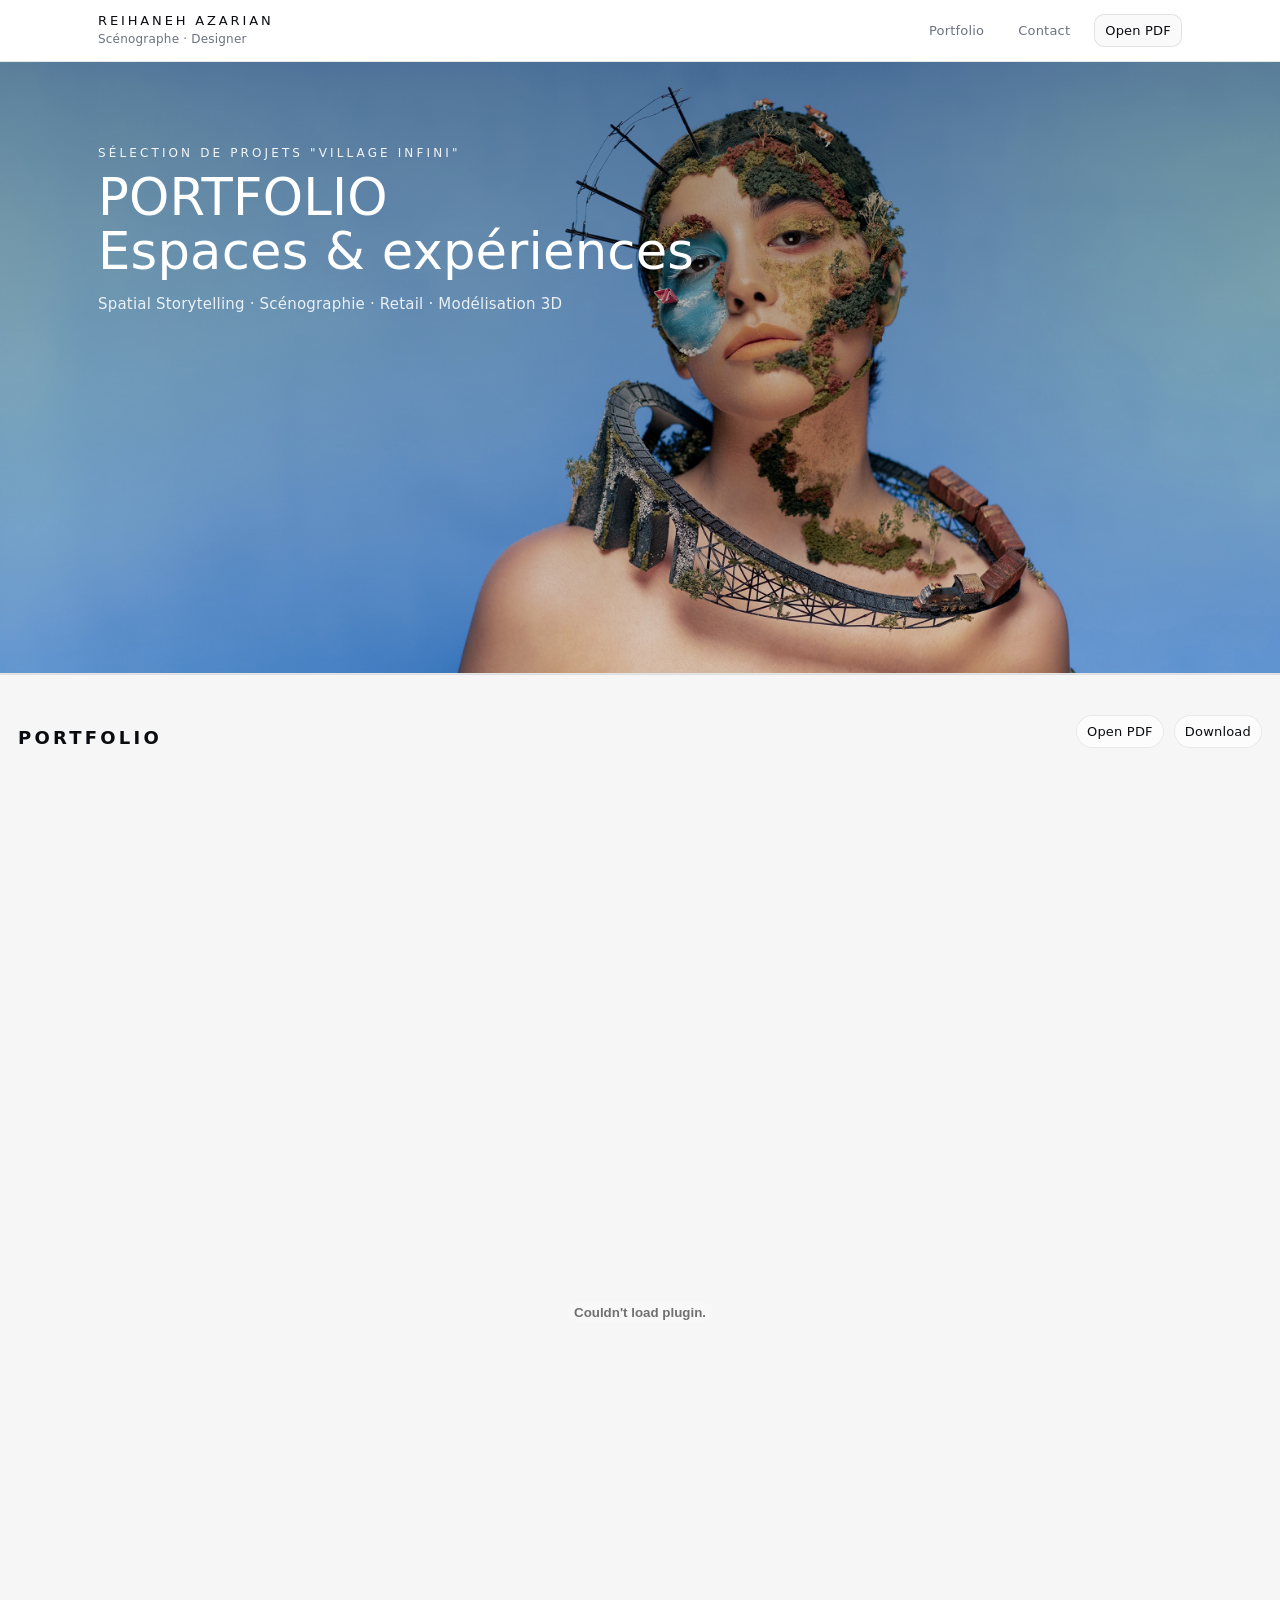
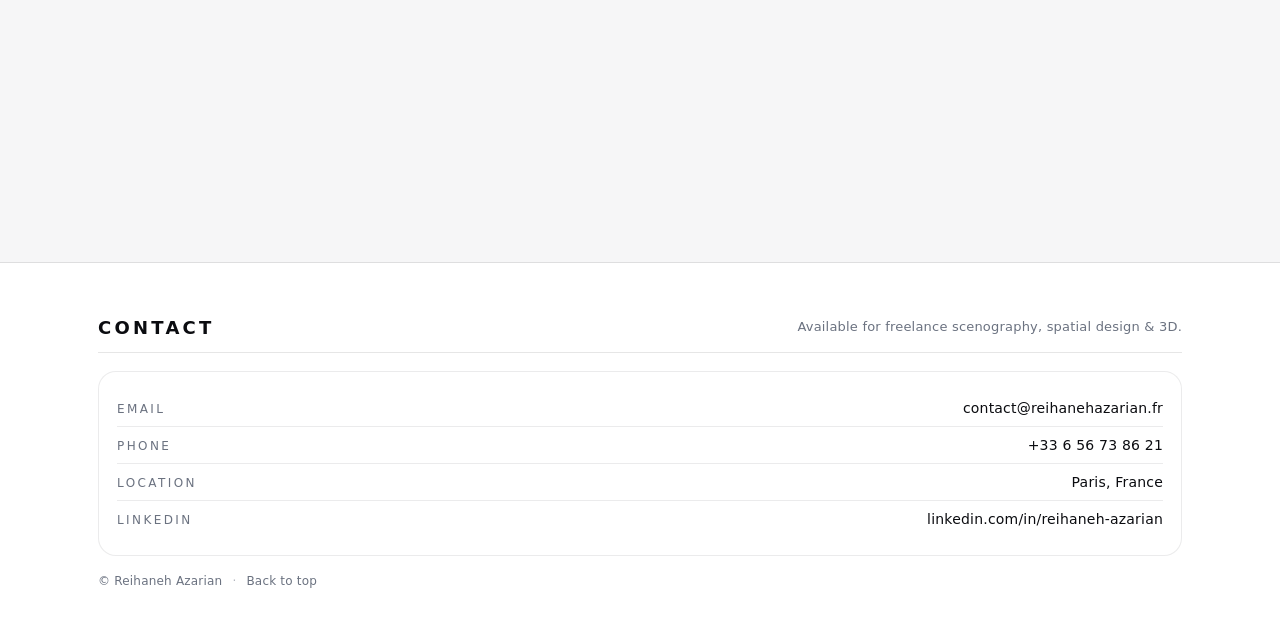
==== index.html @ a3eeedd6 "Update index.html" ====
<!doctype html>
<html lang="en">
<head>
  <meta charset="utf-8" />
  <meta name="viewport" content="width=device-width,initial-scale=1" />
  <title>Reihaneh Azarian — Portfolio</title>
  <meta name="description" content="Portfolio — Scénographe / Designer" />
  <link rel="stylesheet" href="./style.css" />
</head>

<body>
  <!-- HEADER -->
  <header class="header" id="top">
    <div class="header__inner">
      <div class="brand">
        <div class="brand__name">REIHANEH AZARIAN</div>
        <div class="brand__role">Scénographe · Designer</div>
      </div>

      <nav class="nav">
        <a href="#portfolio">Portfolio</a>
        <a href="#contact">Contact</a>
        <a class="nav__cta" href="./assets/portfolio.pdf" target="_blank" rel="noopener">Open PDF</a>
      </nav>
    </div>
  </header>

  <main>
    <!-- HERO -->
    <section class="hero">
      <div class="hero__media" aria-hidden="true"></div>

      <div class="hero__content">
        <p class="hero__eyebrow">Sélection de projets "Village Infini"</p>
        <h1 class="hero__title">
  PORTFOLIO<br>
  <span class="hero__subtitle">Espaces &amp; expériences</span>
</h1>
        <p class="hero__sub">Spatial Storytelling · Scénographie · Retail · Modélisation 3D</p>

        <!-- Buttons hidden for now (kept if you want later) -->
        <!--
        <div class="hero__actions">
          <a class="btn btn--primary" href="#portfolio">View portfolio</a>
          <a class="btn btn--ghost" href="./assets/portfolio.pdf" target="_blank" rel="noopener">Open in new tab</a>
        </div>
        -->

        <!-- p class="hero__note">PDF is ~50MB — best viewed on Wi-Fi / desktop.</p> -->
      </div>
    </section>

    <!-- PORTFOLIO (EDGE-TO-EDGE) -->
    <section id="portfolio" class="portfolio">
      <div class="portfolio__head">
        <h2 class="portfolio__title">Portfolio</h2>
        <div class="portfolio__actions">
          <a class="chip" href="./assets/portfolio.pdf" target="_blank" rel="noopener">Open PDF</a>
          <a class="chip" href="./assets/portfolio.pdf" download>Download</a>
        </div>
      </div>

      <!-- Desktop PDF (big) -->
      <embed
        class="pdf__viewer"
        src="./assets/portfolio.pdf#toolbar=0&navpanes=0&scrollbar=0&view=FitH"
        type="application/pdf"
      />

      <!-- Mobile fallback (always works) -->
      <div class="pdf__mobile">
        <p class="pdf__mobileText">
          Embedded PDFs often don’t work on mobile browsers. Tap below:
        </p>
        <a class="btnMobile" href="./assets/portfolio.pdf" target="_blank" rel="noopener">
          Open Portfolio PDF
        </a>
      </div>
    </section>

    <!-- CONTACT -->
    <section class="section" id="contact">
      <div class="section__head">
        <h2 class="section__title">Contact</h2>
        <p class="section__desc">Available for freelance scenography, spatial design & 3D.</p>
      </div>

      <div class="contactCard">
        <div class="contactRow">
          <span class="label">Email</span>
          <a class="value" href="mailto:contact@reihanehazarian.fr">contact@reihanehazarian.fr</a>
        </div>

        <div class="contactRow">
          <span class="label">Phone</span>
          <a class="value" href="tel:+33656738621">+33 6 56 73 86 21</a>
        </div>

        <div class="contactRow">
          <span class="label">Location</span>
          <span class="value">Paris, France</span>
        </div>

        <div class="contactRow">
          <span class="label">LinkedIn</span>
          <a class="value" href="https://www.linkedin.com/in/reihaneh-azarian/?locale=en_US" target="_blank" rel="noopener">
            linkedin.com/in/reihaneh-azarian
          </a>
        </div>
      </div>

      <footer class="footer">
        <span>© Reihaneh Azarian</span>
        <span class="dot">·</span>
        <a href="#top">Back to top</a>
      </footer>
    </section>
  </main>
</body>
</html>
---- style.css ----
:root{
  --bg:#fff;
  --ink:#0b0c10;
  --muted:#6b7280;

  --line: rgba(11,12,16,.10);
  --lineSoft: rgba(11,12,16,.08);

  --accent:#2b6cff;

  --radius:18px;
  --max:1120px;

  --pdfBg:#f6f6f7;
}

*{ box-sizing:border-box; }
html,body{ height:100%; }
body{
  margin:0;
  color:var(--ink);
  background:var(--bg);
  font-family: ui-sans-serif, system-ui, -apple-system, Segoe UI, Roboto, Helvetica, Arial;
  letter-spacing:.2px;
}
a{ color:inherit; text-decoration:none; }
a:hover{ opacity:.88; }

/* HEADER */
.header{
  position:sticky; top:0; z-index:10;
  background: rgba(255,255,255,.78);
  backdrop-filter: blur(10px);
  border-bottom: 1px solid var(--line);
}
.header__inner{
  max-width: var(--max);
  margin:0 auto;
  padding:14px 18px;
  display:flex; align-items:center; justify-content:space-between; gap:16px;
}
.brand{ line-height:1.15; }
.brand__name{ font-size:13px; letter-spacing:.22em; text-transform:uppercase; }
.brand__role{ margin-top:4px; font-size:12px; color:var(--muted); }

.nav{
  display:flex; align-items:center; gap:14px;
  font-size:13px; color:var(--muted);
}
.nav a{ padding:8px 10px; border-radius:10px; }
.nav a:hover{ background: rgba(0,0,0,.04); }
.nav__cta{
  color:var(--ink);
  border:1px solid var(--line);
  background: rgba(0,0,0,.02);
}
.nav__cta:hover{
  border-color: rgba(43,108,255,.35);
  box-shadow: 0 0 0 4px rgba(43,108,255,.10);
}

/* HERO */
.hero{
  position:relative;
  min-height:68vh;
  border-bottom:1px solid var(--line);
}
.hero__media{
  position:absolute; inset:0;
  background:
    linear-gradient(to bottom, rgba(0,0,0,.36), rgba(0,0,0,.12)),
    url("./assets/cover.jpg") center/cover no-repeat;
  filter: grayscale(10%);
}
.hero__content{
  position:relative;
  max-width: var(--max);
  margin:0 auto;
  padding:84px 18px 44px;
  color:#fff;
}
.hero__eyebrow{
  margin:0 0 10px;
  font-size:12px;
  letter-spacing:.26em;
  text-transform:uppercase;
  opacity:.92;
}
.hero__title{
  margin:0;
  max-width:820px;
  font-weight:520;
  font-size: clamp(28px, 4vw, 52px);
  line-height:1.06;
}
.hero__sub{
  margin:14px 0 0;
  color: rgba(255,255,255,.86);
  max-width:680px;
  font-size:15px;
  line-height:1.55;
}
.hero__note{
  margin-top:14px;
  font-size:12px;
  color: rgba(255,255,255,.75);
}

/* NORMAL SECTION */
.section{
  max-width: var(--max);
  margin:0 auto;
  padding:54px 18px;
}
.section__head{
  display:flex;
  align-items:flex-end;
  justify-content:space-between;
  gap:20px;
  margin-bottom:18px;
  border-bottom:1px solid var(--line);
  padding-bottom:14px;
}
.section__title{
  margin:0;
  font-size:18px;
  letter-spacing:.18em;
  text-transform:uppercase;
}
.section__desc{
  margin:0;
  color:var(--muted);
  max-width:560px;
  font-size:13px;
  line-height:1.6;
}

/* PORTFOLIO EDGE-TO-EDGE */
.portfolio{
  width: 100%;
  padding: 22px 0 0;
  background: var(--pdfBg);
  border-top: 1px solid var(--line);
  border-bottom: 1px solid var(--line);
}

.portfolio__head{
  max-width: none;
  padding: 18px 18px 14px;
  display:flex;
  align-items:flex-end;
  justify-content:space-between;
  gap:16px;
}

.portfolio__title{
  margin:0;
  font-size:18px;
  letter-spacing:.18em;
  text-transform:uppercase;
}

.portfolio__actions{
  display:flex;
  gap:10px;
  align-items:center;
}

/* small luxury chips */
.chip{
  display:inline-flex;
  align-items:center;
  padding: 8px 10px;
  border-radius: 999px;
  font-size: 13px;
  border: 1px solid var(--lineSoft);
  background: rgba(255,255,255,.7);
}
.chip:hover{
  border-color: rgba(43,108,255,.35);
  box-shadow: 0 0 0 4px rgba(43,108,255,.08);
}

/* HUGE PDF VIEWER (this is the key) */
.pdf__viewer{
  width: 100vw;                 /* true full viewport width */
  height: calc(100vh - 90px);   /* almost full viewport height */
  min-height: 1100px;           /* stays big on large screens */
  border: 0;
  display:block;
  background: var(--pdfBg);
}

/* Mobile fallback */
.pdf__mobile{
  display:none;
  padding: 24px 18px 34px;
  text-align:left;
}
.pdf__mobileText{
  margin:0 0 12px;
  color:var(--muted);
  font-size:13px;
  line-height:1.6;
}
.btnMobile{
  display:inline-flex;
  align-items:center;
  justify-content:center;
  padding: 14px 18px;
  border-radius: 999px;
  border: 1px solid rgba(43,108,255,.30);
  background: rgba(43,108,255,.10);
  font-size: 13px;
}
.btnMobile:hover{
  box-shadow: 0 0 0 4px rgba(43,108,255,.12);
}

/* CONTACT */
.contactCard{
  border:1px solid var(--lineSoft);
  border-radius: var(--radius);
  padding:18px;
  background:#fff;
}
.contactRow{
  display:flex;
  align-items:baseline;
  justify-content:space-between;
  gap:16px;
  padding: 10px 0;
  border-bottom:1px solid var(--lineSoft);
}
.contactRow:last-child{ border-bottom:none; }
.label{
  font-size:12px;
  letter-spacing:.2em;
  text-transform:uppercase;
  color:var(--muted);
}
.value{ font-size:14px; }
.value:hover{ color: var(--accent); }

.footer{
  margin-top:18px;
  display:flex;
  gap:10px;
  align-items:center;
  color:var(--muted);
  font-size:12px;
}
.dot{ opacity:.5; }

/* RESPONSIVE */
@media (max-width: 860px){
  .section__head{
    flex-direction:column;
    align-items:flex-start;
  }
  .nav{ display:none; }
  .hero__content{ padding-top: 96px; }
  .portfolio__head{ flex-direction:column; align-items:flex-start; }
}

/* MOBILE: hide embed (it often fails on iOS Safari) */
@media (max-width: 820px){
  .pdf__viewer{ display:none; }
  .pdf__mobile{ display:block; }
}
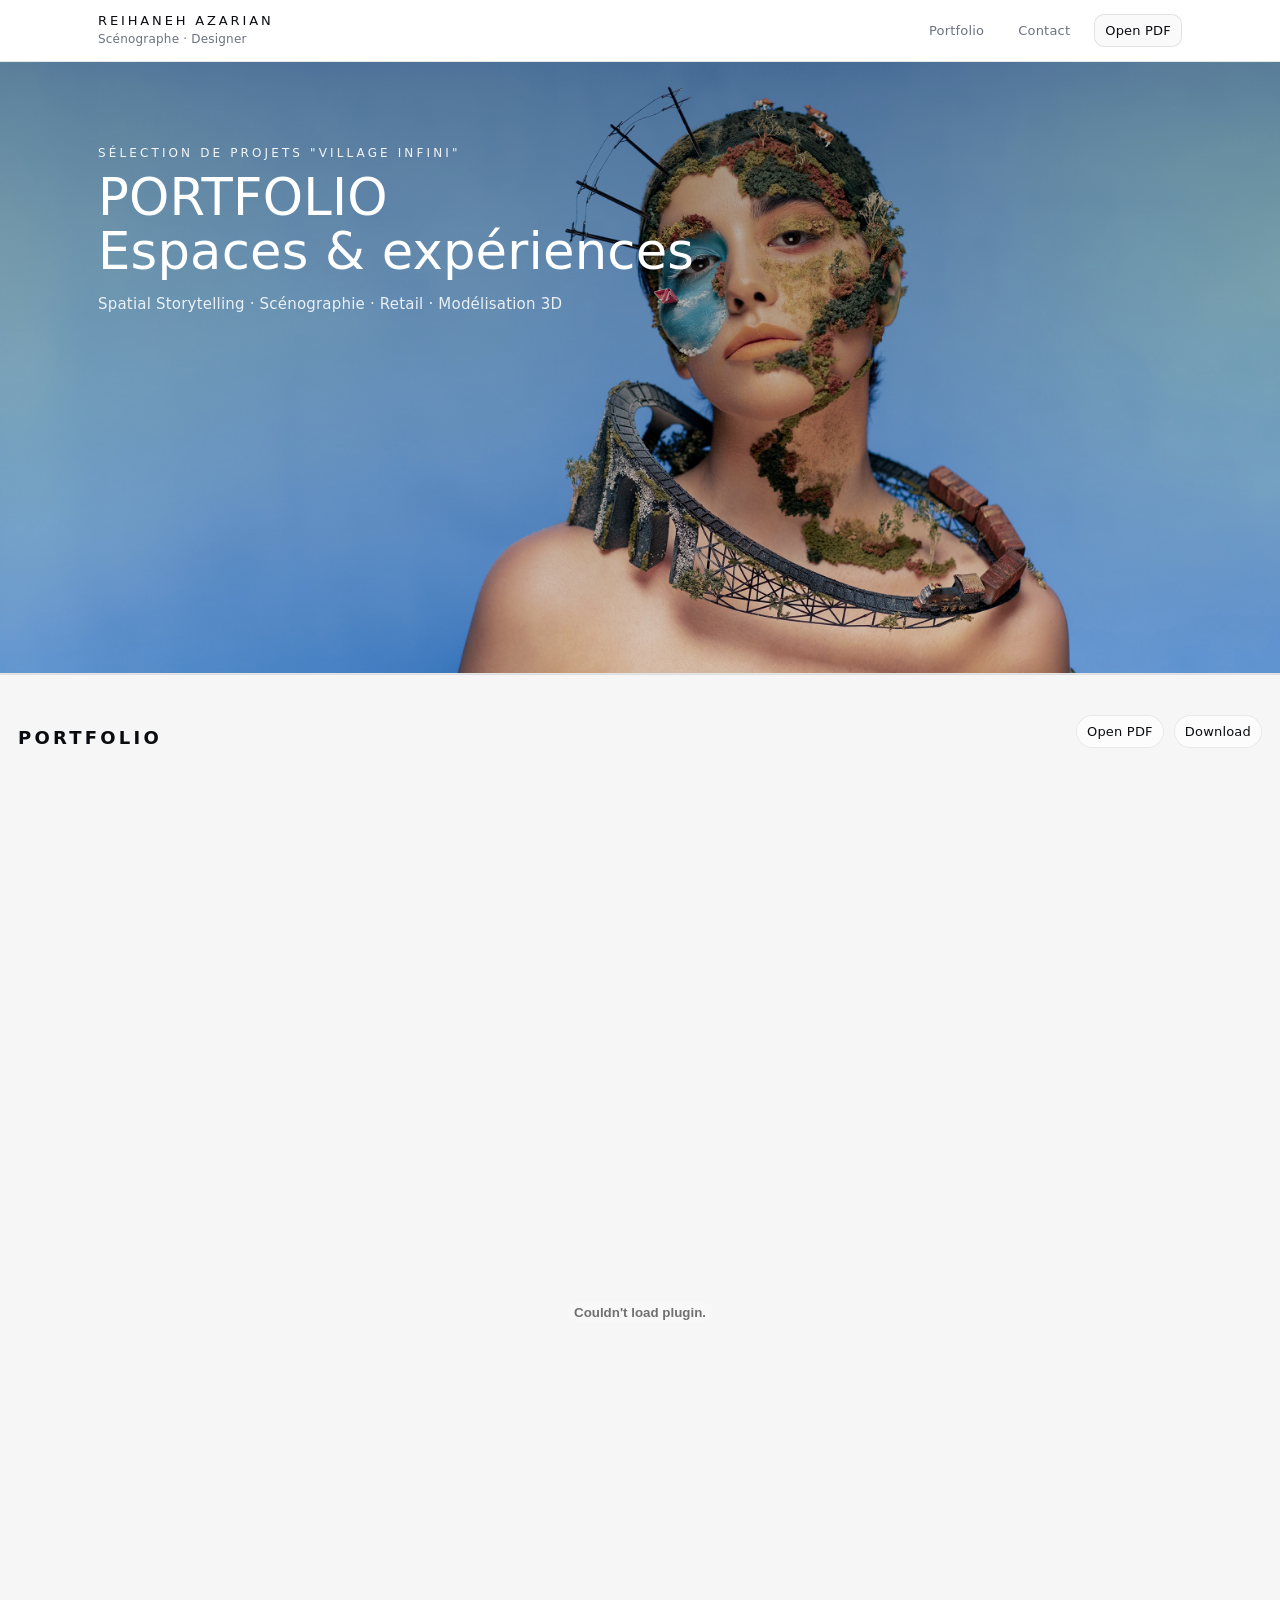
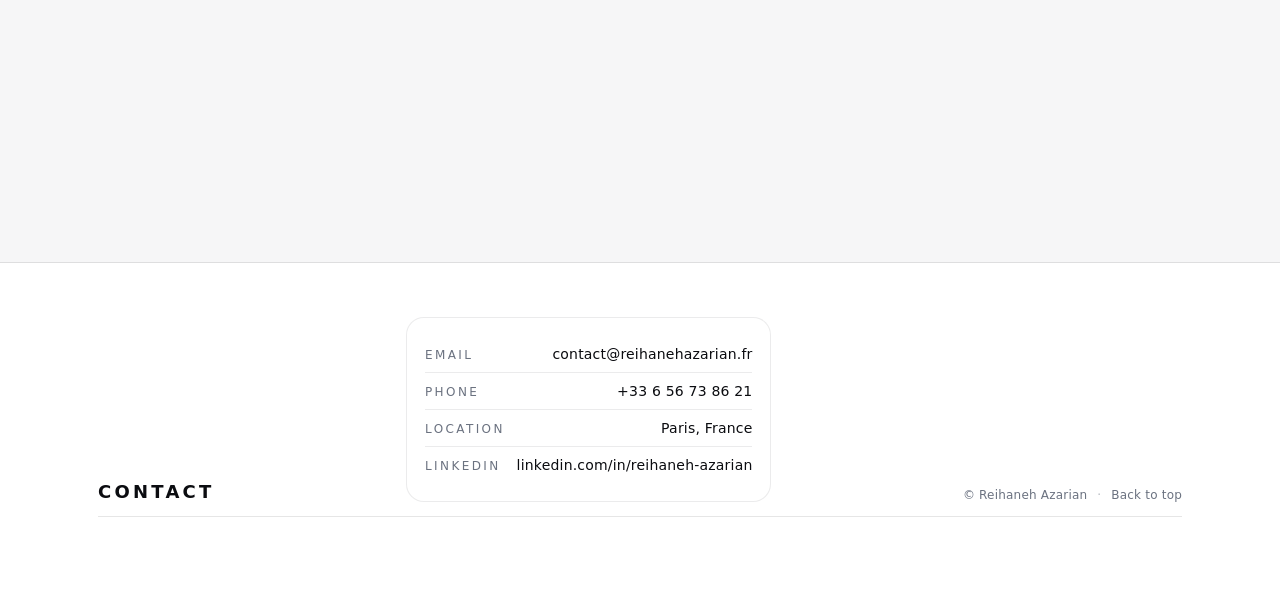
==== commit cef28639: "Update index.html" ====
--- a/index.html
+++ b/index.html
@@ -82,8 +82,7 @@
     <section class="section" id="contact">
       <div class="section__head">
         <h2 class="section__title">Contact</h2>
-        <p class="section__desc">Available for freelance scenography, spatial design & 3D.</p>
-      </div>
+     
 
       <div class="contactCard">
         <div class="contactRow">
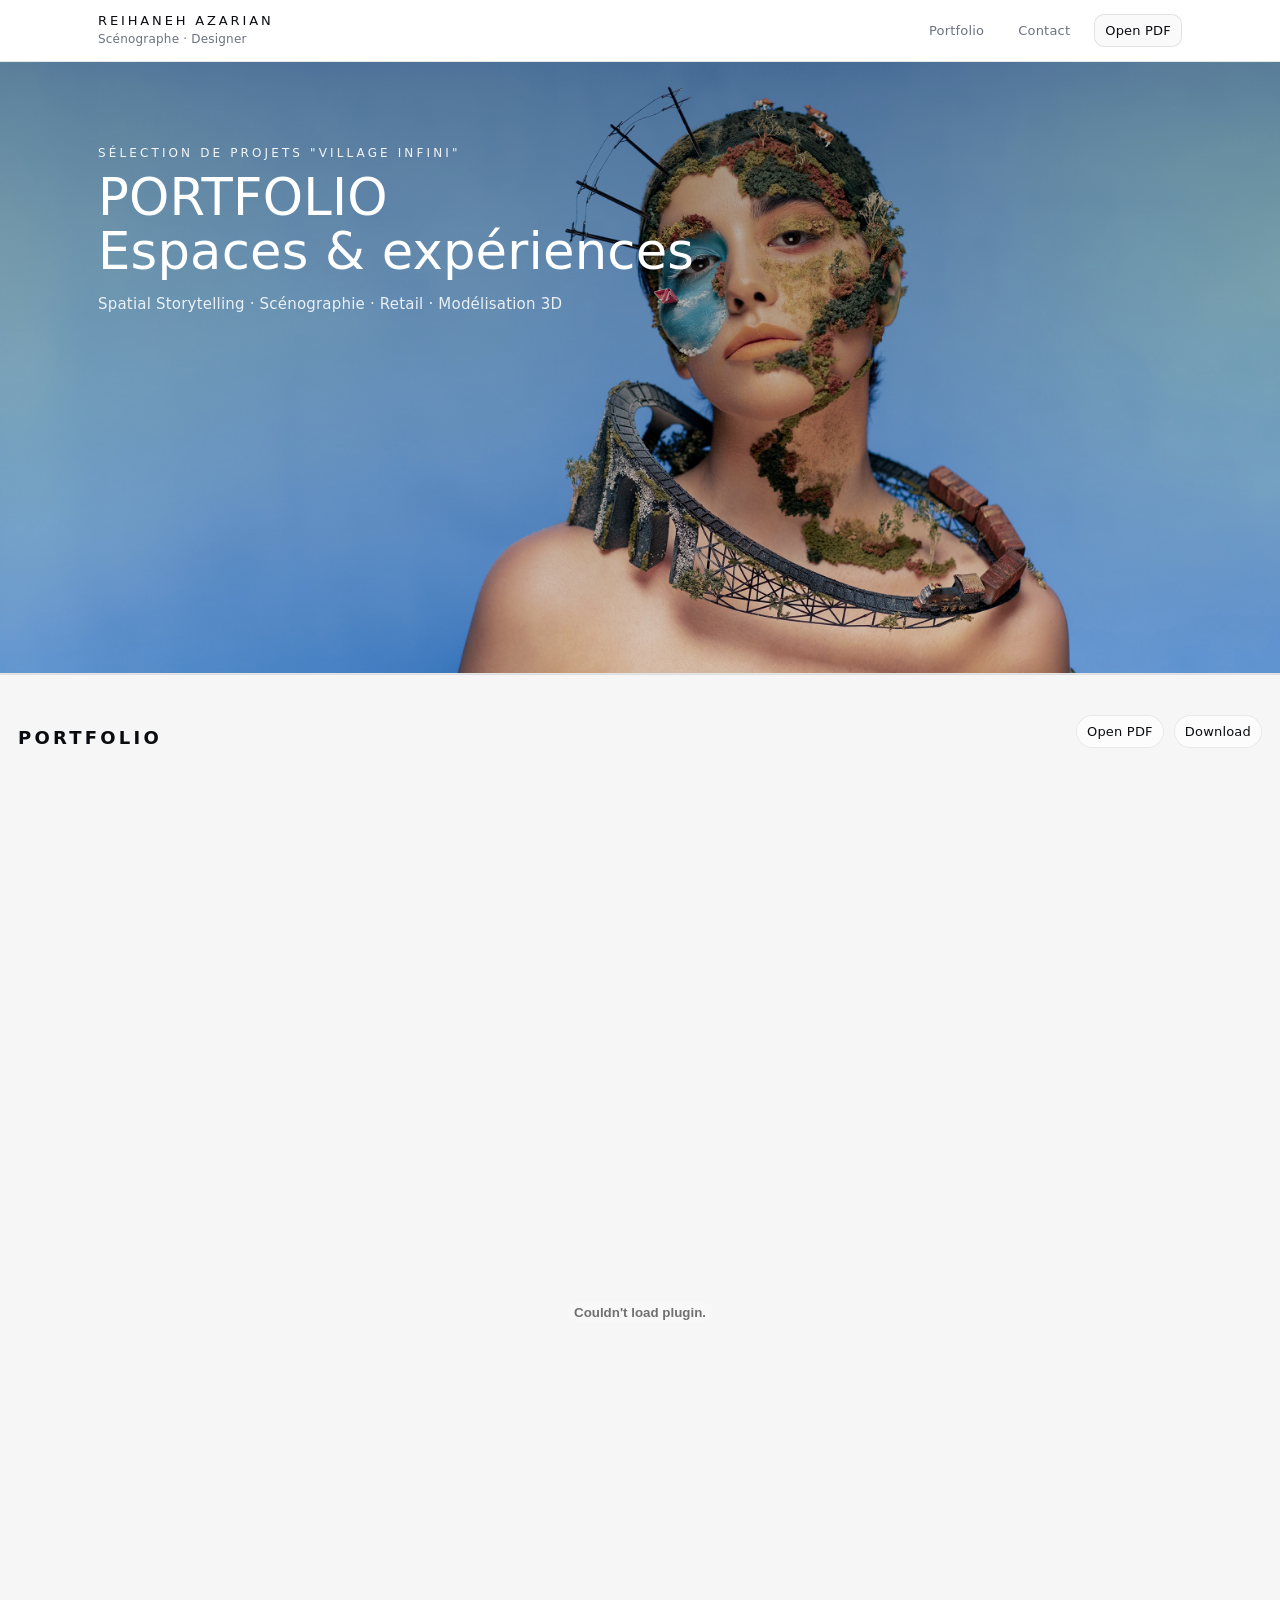
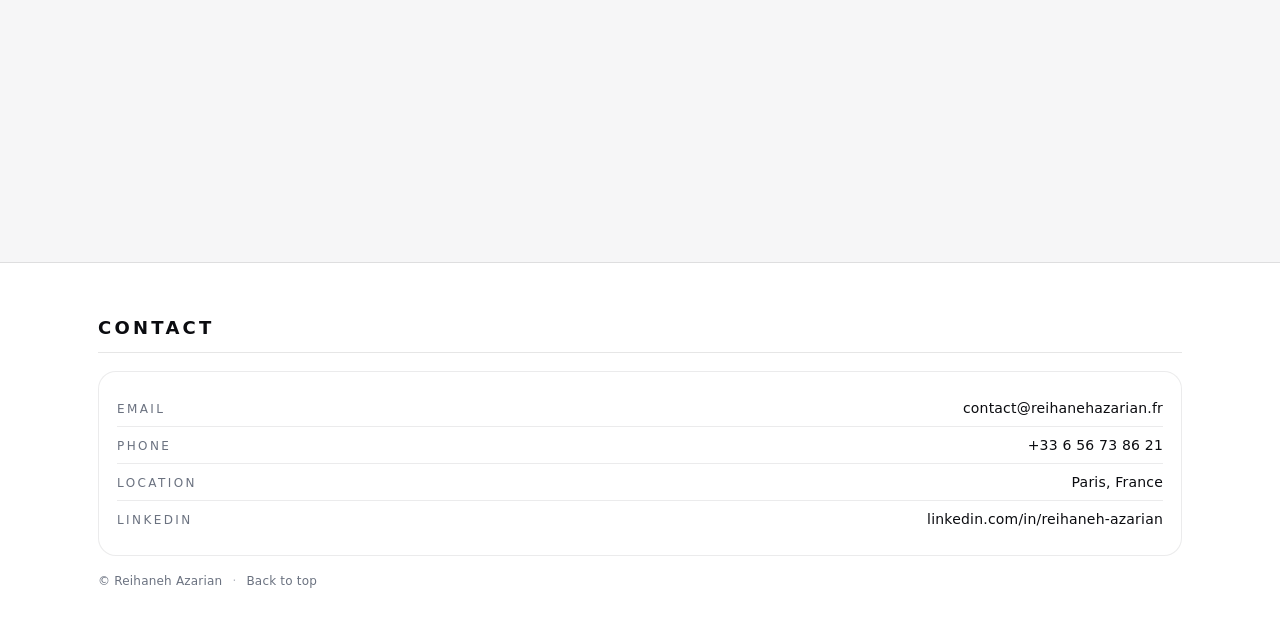
==== commit dc3c2335: "Update index.html" ====
--- a/index.html
+++ b/index.html
@@ -82,7 +82,7 @@
     <section class="section" id="contact">
       <div class="section__head">
         <h2 class="section__title">Contact</h2>
-     
+      </div>
 
       <div class="contactCard">
         <div class="contactRow">
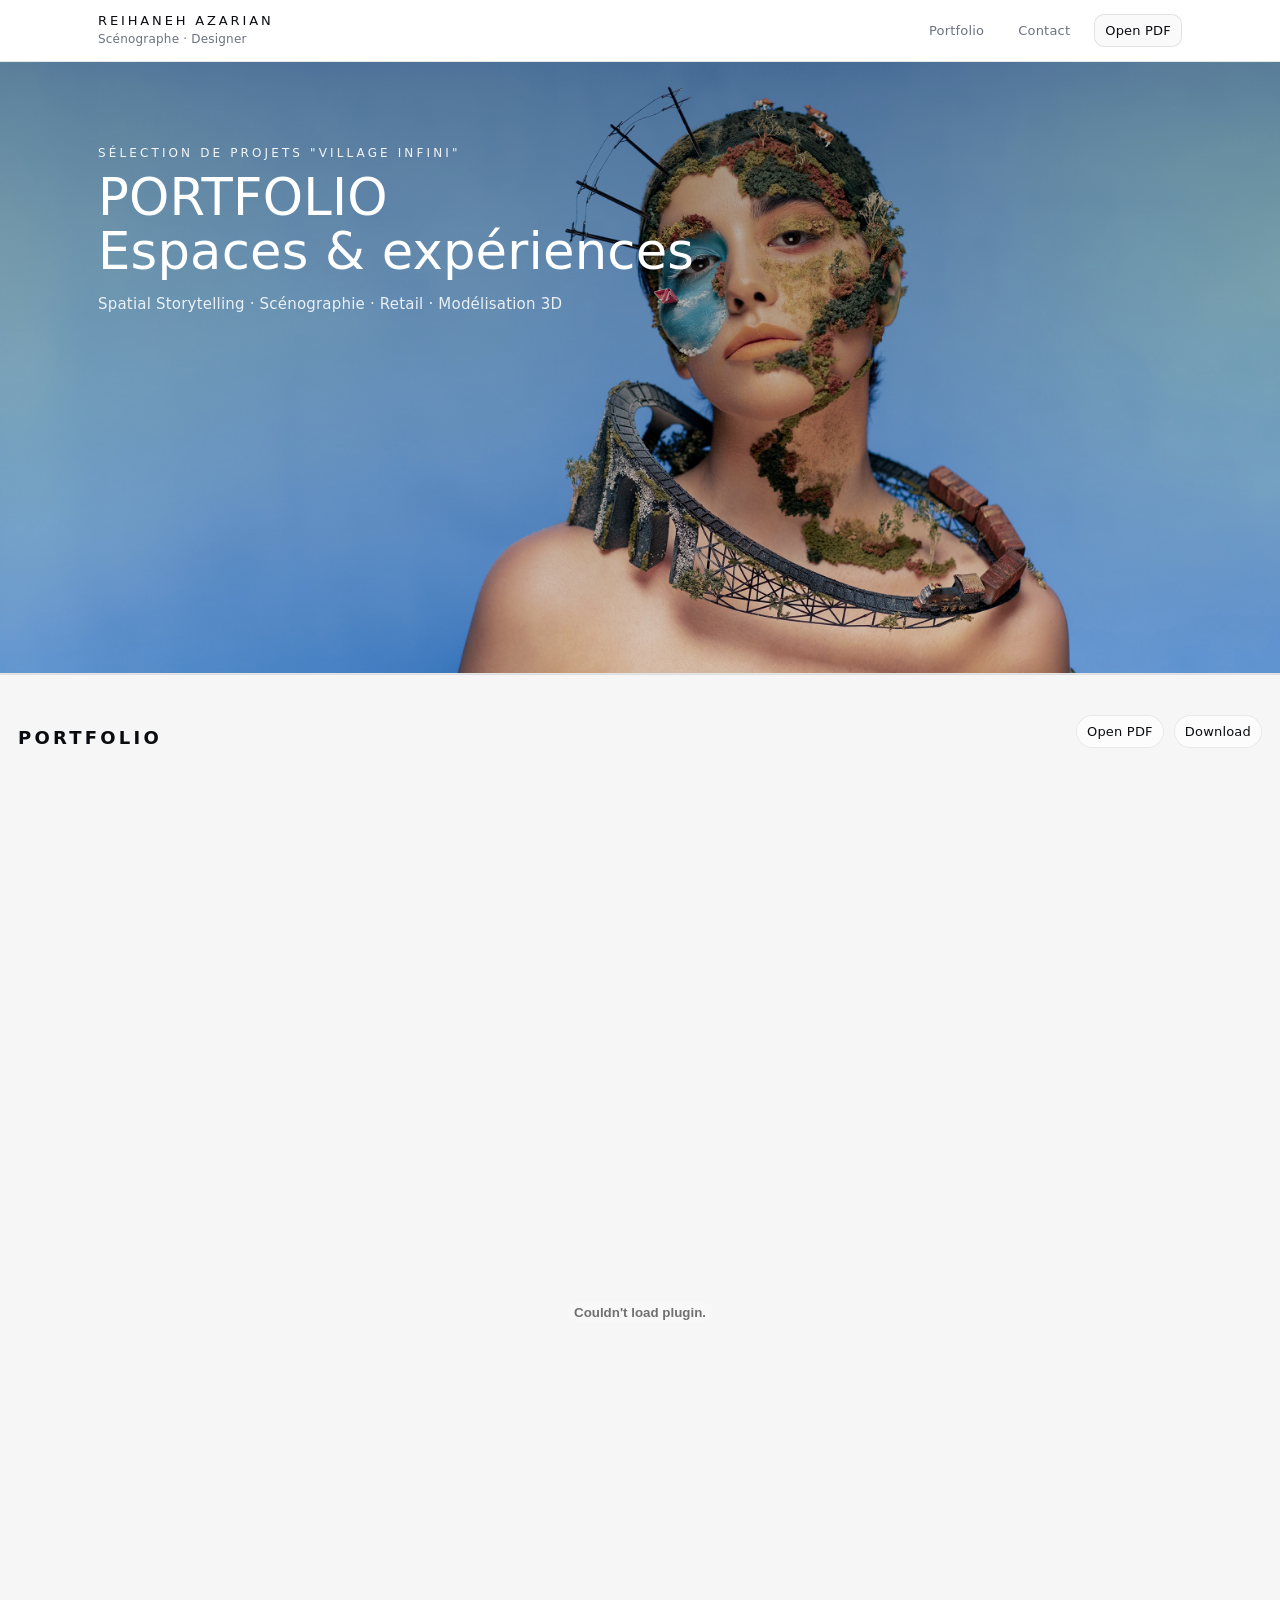
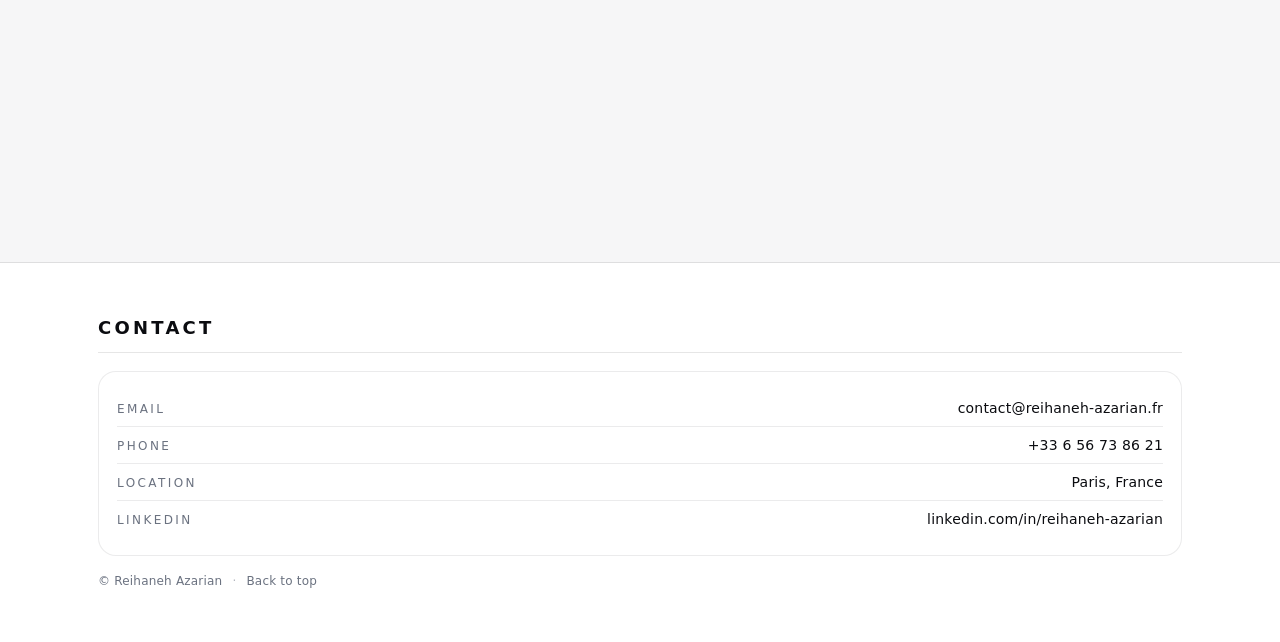
==== commit 6fd72244: "Update index.html" ====
--- a/index.html
+++ b/index.html
@@ -33,9 +33,9 @@
       <div class="hero__content">
         <p class="hero__eyebrow">Sélection de projets "Village Infini"</p>
         <h1 class="hero__title">
-  PORTFOLIO<br>
-  <span class="hero__subtitle">Espaces &amp; expériences</span>
-</h1>
+          PORTFOLIO<br>
+          <span class="hero__subtitle">Espaces &amp; expériences</span>
+        </h1>
         <p class="hero__sub">Spatial Storytelling · Scénographie · Retail · Modélisation 3D</p>
 
         <!-- Buttons hidden for now (kept if you want later) -->
@@ -46,7 +46,7 @@
         </div>
         -->
 
-        <!-- p class="hero__note">PDF is ~50MB — best viewed on Wi-Fi / desktop.</p> -->
+        <!-- <p class="hero__note">PDF is ~50MB — best viewed on Wi-Fi / desktop.</p> -->
       </div>
     </section>
 
@@ -63,7 +63,7 @@
       <!-- Desktop PDF (big) -->
       <embed
         class="pdf__viewer"
-        src="./assets/portfolio.pdf#toolbar=0&navpanes=0&scrollbar=0&view=FitH"
+        src="./assets/portfolio.pdf#page=1&toolbar=0&navpanes=0&scrollbar=0&view=FitH"
         type="application/pdf"
       />
 
@@ -82,12 +82,13 @@
     <section class="section" id="contact">
       <div class="section__head">
         <h2 class="section__title">Contact</h2>
+        <!-- removed the "Available for..." line -->
       </div>
 
       <div class="contactCard">
         <div class="contactRow">
           <span class="label">Email</span>
-          <a class="value" href="mailto:contact@reihanehazarian.fr">contact@reihanehazarian.fr</a>
+          <a class="value" href="mailto:contact@reihaneh-azarian.fr">contact@reihaneh-azarian.fr</a>
         </div>
 
         <div class="contactRow">
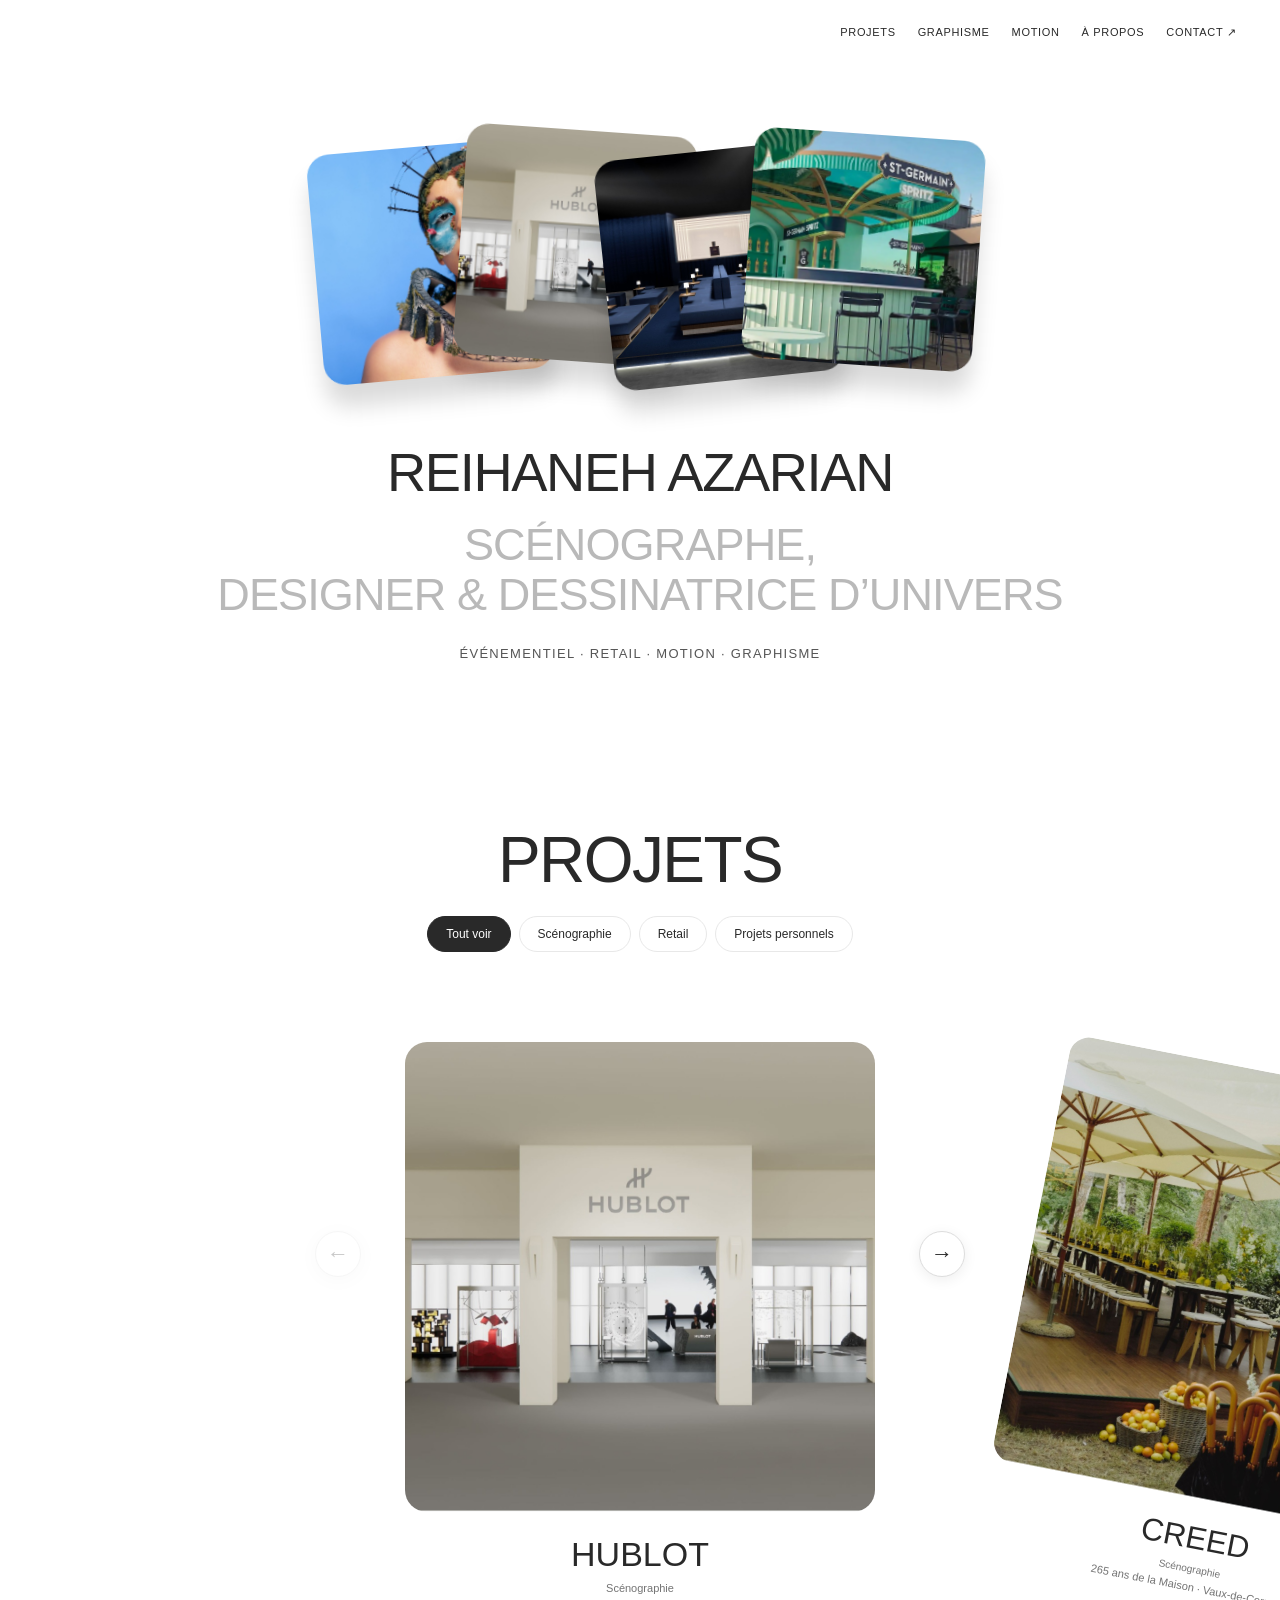
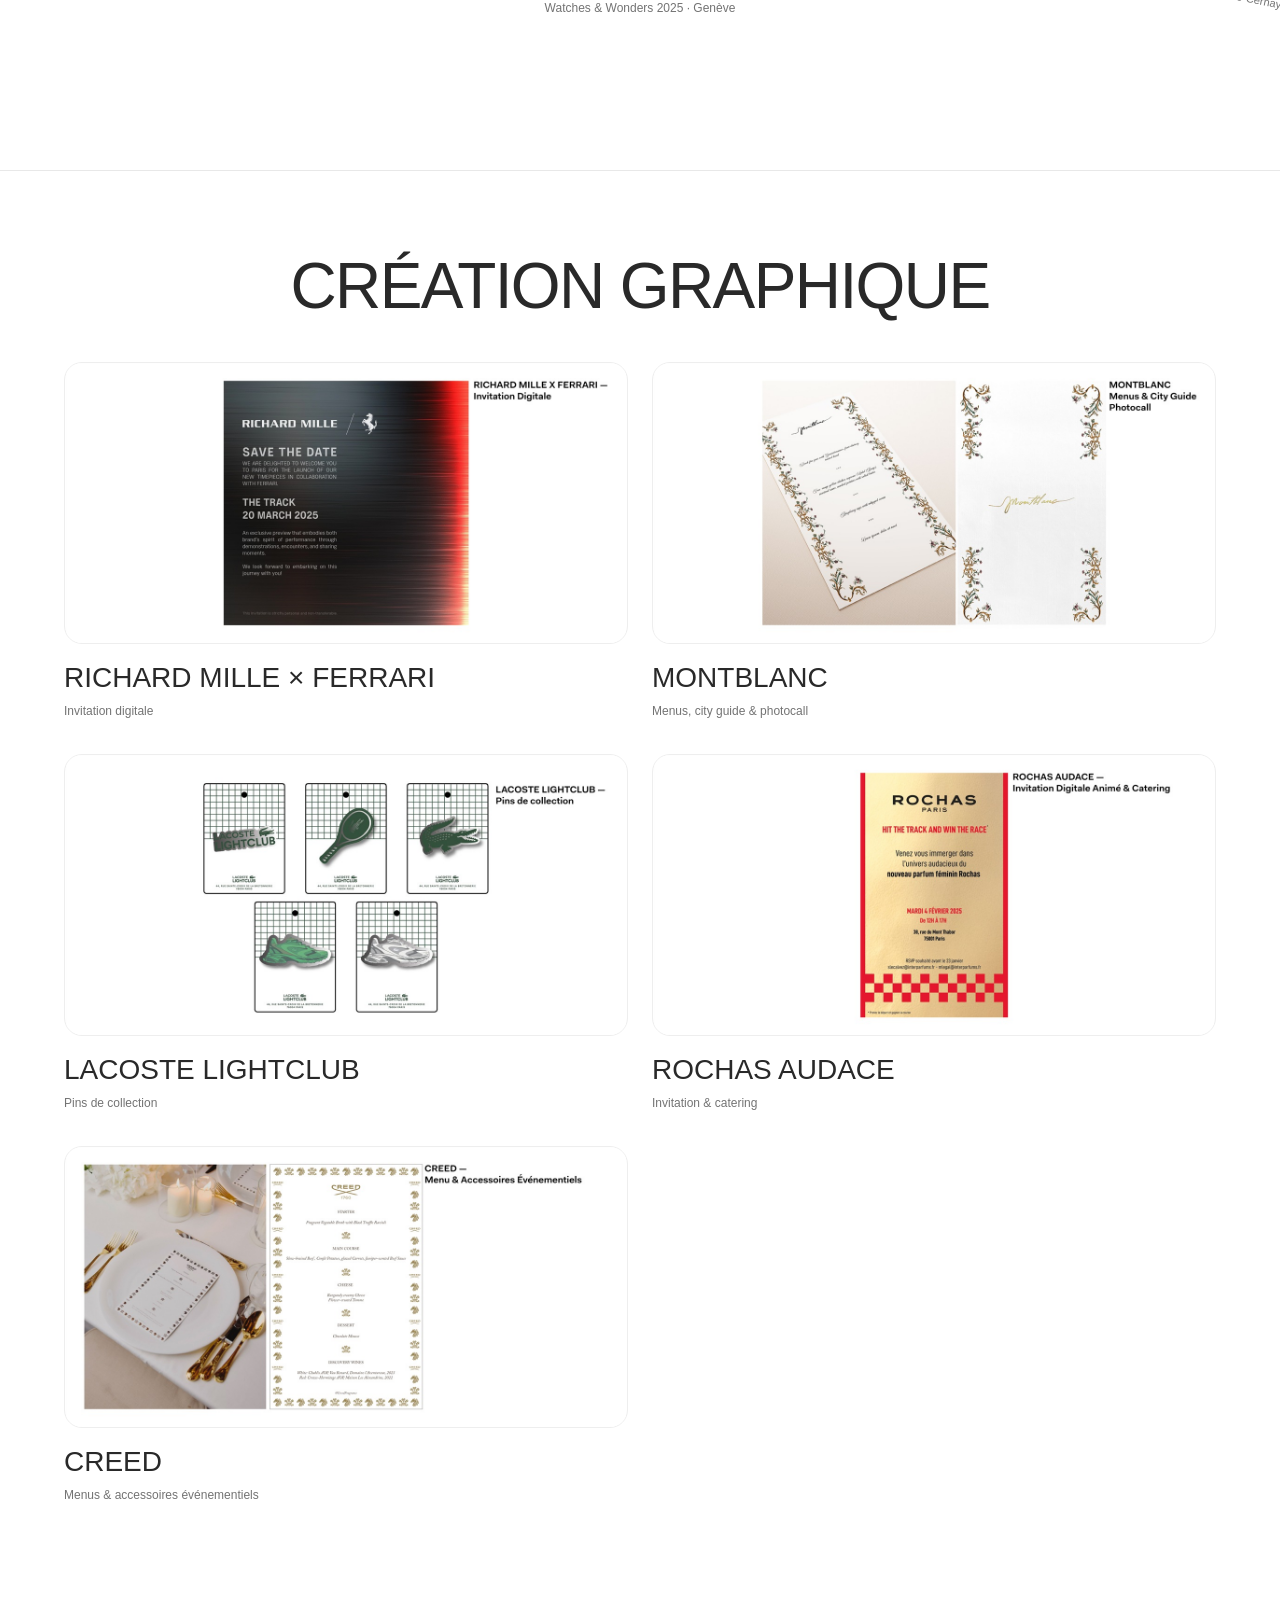
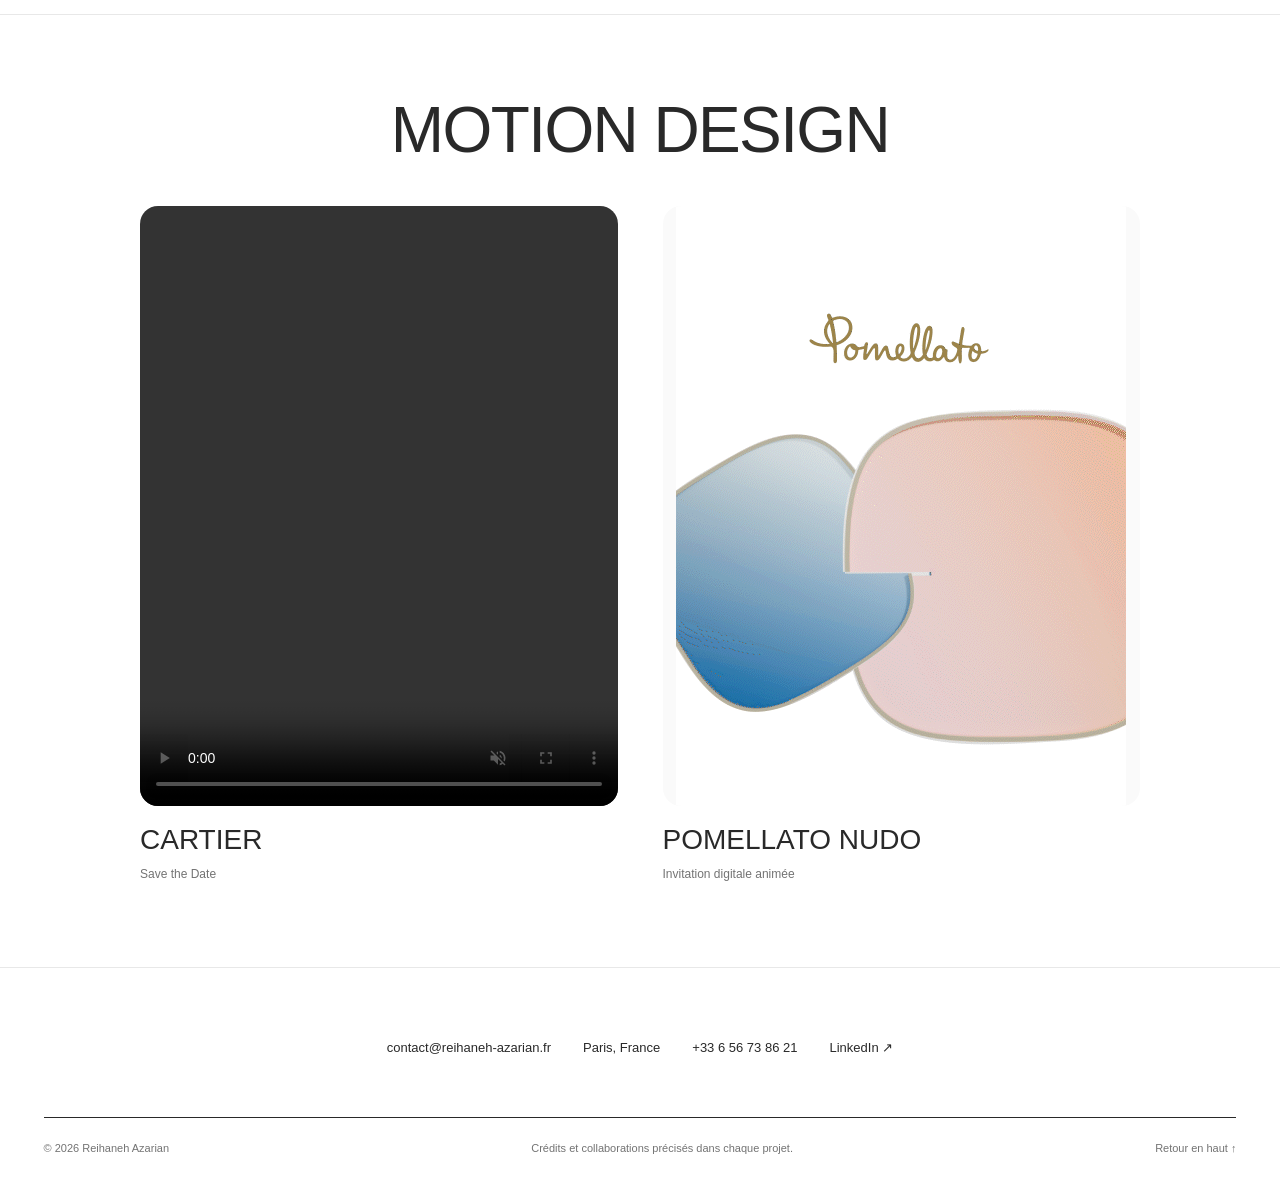
==== commit 953ecf99: "Publish responsive portfolio with project galleries and motion design" ====
--- a/index.html
+++ b/index.html
@@ -1,120 +1,36 @@
-<!doctype html>
-<html lang="en">
-<head>
-  <meta charset="utf-8" />
-  <meta name="viewport" content="width=device-width,initial-scale=1" />
-  <title>Reihaneh Azarian — Portfolio</title>
-  <meta name="description" content="Portfolio — Scénographe / Designer" />
-  <link rel="stylesheet" href="./style.css" />
-</head>
-
-<body>
-  <!-- HEADER -->
-  <header class="header" id="top">
-    <div class="header__inner">
-      <div class="brand">
-        <div class="brand__name">REIHANEH AZARIAN</div>
-        <div class="brand__role">Scénographe · Designer</div>
-      </div>
-
-      <nav class="nav">
-        <a href="#portfolio">Portfolio</a>
-        <a href="#contact">Contact</a>
-        <a class="nav__cta" href="./assets/portfolio.pdf" target="_blank" rel="noopener">Open PDF</a>
-      </nav>
-    </div>
-  </header>
-
-  <main>
-    <!-- HERO -->
-    <section class="hero">
-      <div class="hero__media" aria-hidden="true"></div>
-
-      <div class="hero__content">
-        <p class="hero__eyebrow">Sélection de projets "Village Infini"</p>
-        <h1 class="hero__title">
-          PORTFOLIO<br>
-          <span class="hero__subtitle">Espaces &amp; expériences</span>
-        </h1>
-        <p class="hero__sub">Spatial Storytelling · Scénographie · Retail · Modélisation 3D</p>
-
-        <!-- Buttons hidden for now (kept if you want later) -->
-        <!--
-        <div class="hero__actions">
-          <a class="btn btn--primary" href="#portfolio">View portfolio</a>
-          <a class="btn btn--ghost" href="./assets/portfolio.pdf" target="_blank" rel="noopener">Open in new tab</a>
-        </div>
-        -->
-
-        <!-- <p class="hero__note">PDF is ~50MB — best viewed on Wi-Fi / desktop.</p> -->
-      </div>
-    </section>
-
-    <!-- PORTFOLIO (EDGE-TO-EDGE) -->
-    <section id="portfolio" class="portfolio">
-      <div class="portfolio__head">
-        <h2 class="portfolio__title">Portfolio</h2>
-        <div class="portfolio__actions">
-          <a class="chip" href="./assets/portfolio.pdf" target="_blank" rel="noopener">Open PDF</a>
-          <a class="chip" href="./assets/portfolio.pdf" download>Download</a>
-        </div>
-      </div>
-
-      <!-- Desktop PDF (big) -->
-      <embed
-        class="pdf__viewer"
-        src="./assets/portfolio.pdf#page=1&toolbar=0&navpanes=0&scrollbar=0&view=FitH"
-        type="application/pdf"
-      />
-
-      <!-- Mobile fallback (always works) -->
-      <div class="pdf__mobile">
-        <p class="pdf__mobileText">
-          Embedded PDFs often don’t work on mobile browsers. Tap below:
-        </p>
-        <a class="btnMobile" href="./assets/portfolio.pdf" target="_blank" rel="noopener">
-          Open Portfolio PDF
-        </a>
-      </div>
-    </section>
-
-    <!-- CONTACT -->
-    <section class="section" id="contact">
-      <div class="section__head">
-        <h2 class="section__title">Contact</h2>
-        <!-- removed the "Available for..." line -->
-      </div>
-
-      <div class="contactCard">
-        <div class="contactRow">
-          <span class="label">Email</span>
-          <a class="value" href="mailto:contact@reihaneh-azarian.fr">contact@reihaneh-azarian.fr</a>
-        </div>
-
-        <div class="contactRow">
-          <span class="label">Phone</span>
-          <a class="value" href="tel:+33656738621">+33 6 56 73 86 21</a>
-        </div>
-
-        <div class="contactRow">
-          <span class="label">Location</span>
-          <span class="value">Paris, France</span>
-        </div>
-
-        <div class="contactRow">
-          <span class="label">LinkedIn</span>
-          <a class="value" href="https://www.linkedin.com/in/reihaneh-azarian/?locale=en_US" target="_blank" rel="noopener">
-            linkedin.com/in/reihaneh-azarian
-          </a>
-        </div>
-      </div>
-
-      <footer class="footer">
-        <span>© Reihaneh Azarian</span>
-        <span class="dot">·</span>
-        <a href="#top">Back to top</a>
-      </footer>
-    </section>
-  </main>
-</body>
-</html>
+<!doctype html>
+<html lang="fr">
+<head>
+<meta charset="utf-8"><meta name="viewport" content="width=device-width,initial-scale=1">
+<title>Reihaneh Azarian — Scénographe & Designer</title>
+<meta name="description" content="Scénographe et designer indépendante à Paris. Scénographie événementielle, retail, maquettes et création graphique. Découvrez le portfolio de Reihaneh Azarian.">
+<meta name="theme-color" content="#ffffff"><link rel="stylesheet" href="./style.css?v=20261115-mobile"><script src="./script.js?v=20261115-2" defer></script>
+</head>
+<body>
+<a class="skip" href="#projets">Aller aux projets</a>
+<header class="topbar" id="top"><a class="wordmark" href="#top" aria-label="Reihaneh Azarian, accueil">RA<span class="mark">✳</span></a><nav aria-label="Navigation principale"><a href="#projets">Projets</a><a href="#graphisme">Graphisme</a><a href="#motion">Motion</a><a href="about.html">À propos</a><a href="#contact">Contact ↗</a></nav></header>
+<main>
+<section class="intro" aria-labelledby="name">
+
+
+<div class="hero-deck" aria-label="Aperçu de mon univers">
+<div class="hero-card"><img src="assets/projects/cover-48.jpg" alt="Le Village Infini" width="744" height="418" fetchpriority="high"></div>
+<div class="hero-card"><img src="assets/projects/cover-05.jpg" alt="Stand Hublot" width="744" height="418"></div>
+<div class="hero-card"><img src="assets/projects/cover-15.jpg" alt="Bleu de Chanel" width="744" height="418"></div>
+<div class="hero-card"><img src="assets/projects/cover-24.jpg" alt="Bar St-Germain Spritz" width="744" height="418"></div>
+</div>
+<h1 id="name">REIHANEH AZARIAN</h1>
+<h2 class="hero-role">SCÉNOGRAPHE,<br>DESIGNER & DESSINATRICE D’UNIVERS</h2>
+<p class="hero-disciplines">ÉVÉNEMENTIEL · RETAIL · MOTION · GRAPHISME</p>
+
+</section>
+
+<section class="work" id="projets" aria-labelledby="work-title"><div class="section-heading"><div><h2 id="work-title">Projets</h2></div></div><div class="filters" role="group" aria-label="Filtrer les projets"><button type="button" data-filter="all" aria-pressed="true">Tout voir</button><button type="button" data-filter="event" aria-pressed="false">Scénographie</button><button type="button" data-filter="retail" aria-pressed="false">Retail</button><button type="button" data-filter="personal" aria-pressed="false">Projets personnels</button></div><div class="featured-viewport"><div class="project-grid" id="project-grid" aria-label="Projets sélectionnés"></div><div class="featured-controls"><button type="button" class="featured-prev" aria-label="Projet précédent">←</button><button type="button" class="featured-next" aria-label="Projet suivant">→</button></div></div><noscript><p>Découvrez tous les projets dans <a href="assets/portfolio.pdf">le portfolio PDF</a>. Activez JavaScript pour parcourir les galeries.</p></noscript></section>
+<section class="graphics-section" id="graphisme" aria-labelledby="graphics-title"><div class="section-heading"><div><h2 id="graphics-title">Création graphique</h2></div></div><div class="graphic-gallery" id="graphic-gallery"></div></section>
+<section class="motion-section" id="motion" aria-labelledby="motion-title"><div class="section-heading"><div><h2 id="motion-title">Motion design</h2></div></div><div class="motion-gallery"><figure class="motion-work"><div class="motion-media"><video controls muted loop playsinline preload="metadata" aria-label="Cartier — animation Save the Date"><source src="assets/motion/cartier-std.mp4" type="video/mp4"></video></div><figcaption><h3>Cartier</h3><span>Save the Date</span></figcaption></figure><figure class="motion-work"><button class="motion-media motion-gif" type="button" aria-label="Lire l’animation Pomellato" aria-pressed="false"><img src="assets/motion/pomellato-poster.png" data-animation="assets/motion/comp-3.gif" data-poster="assets/motion/pomellato-poster.png" alt="Pomellato Nudo — invitation digitale animée" width="450" height="600" loading="lazy"></button><figcaption><h3>Pomellato Nudo</h3><span>Invitation digitale animée</span></figcaption></figure></div></section>
+
+<section class="contact" id="contact"><span class="email">contact@reihaneh-azarian.fr</span><div class="contact-links"><span>Paris, France</span><a href="tel:+33656738621">+33 6 56 73 86 21</a><a href="https://www.linkedin.com/in/reihaneh-azarian/" target="_blank" rel="noopener">LinkedIn ↗</a></div></section>
+</main>
+<footer><span>© <span id="year">2026</span> Reihaneh Azarian</span><span>Crédits et collaborations précisés dans chaque projet.</span><a href="#top">Retour en haut ↑</a></footer>
+<dialog id="project-dialog" aria-labelledby="dialog-title"><div class="dialog-top"><span>Portfolio / Projet</span><button type="button" class="close-dialog" aria-label="Fermer le projet">Fermer ×</button></div><div id="dialog-content"></div></dialog>
+</body></html>
--- a/style.css
+++ b/style.css
@@ -1,270 +1,73 @@
-:root{
-  --bg:#fff;
-  --ink:#0b0c10;
-  --muted:#6b7280;
-
-  --line: rgba(11,12,16,.10);
-  --lineSoft: rgba(11,12,16,.08);
-
-  --accent:#2b6cff;
-
-  --radius:18px;
-  --max:1120px;
-
-  --pdfBg:#f6f6f7;
-}
-
-*{ box-sizing:border-box; }
-html,body{ height:100%; }
-body{
-  margin:0;
-  color:var(--ink);
-  background:var(--bg);
-  font-family: ui-sans-serif, system-ui, -apple-system, Segoe UI, Roboto, Helvetica, Arial;
-  letter-spacing:.2px;
-}
-a{ color:inherit; text-decoration:none; }
-a:hover{ opacity:.88; }
-
-/* HEADER */
-.header{
-  position:sticky; top:0; z-index:10;
-  background: rgba(255,255,255,.78);
-  backdrop-filter: blur(10px);
-  border-bottom: 1px solid var(--line);
-}
-.header__inner{
-  max-width: var(--max);
-  margin:0 auto;
-  padding:14px 18px;
-  display:flex; align-items:center; justify-content:space-between; gap:16px;
-}
-.brand{ line-height:1.15; }
-.brand__name{ font-size:13px; letter-spacing:.22em; text-transform:uppercase; }
-.brand__role{ margin-top:4px; font-size:12px; color:var(--muted); }
-
-.nav{
-  display:flex; align-items:center; gap:14px;
-  font-size:13px; color:var(--muted);
-}
-.nav a{ padding:8px 10px; border-radius:10px; }
-.nav a:hover{ background: rgba(0,0,0,.04); }
-.nav__cta{
-  color:var(--ink);
-  border:1px solid var(--line);
-  background: rgba(0,0,0,.02);
-}
-.nav__cta:hover{
-  border-color: rgba(43,108,255,.35);
-  box-shadow: 0 0 0 4px rgba(43,108,255,.10);
-}
-
-/* HERO */
-.hero{
-  position:relative;
-  min-height:68vh;
-  border-bottom:1px solid var(--line);
-}
-.hero__media{
-  position:absolute; inset:0;
-  background:
-    linear-gradient(to bottom, rgba(0,0,0,.36), rgba(0,0,0,.12)),
-    url("./assets/cover.jpg") center/cover no-repeat;
-  filter: grayscale(10%);
-}
-.hero__content{
-  position:relative;
-  max-width: var(--max);
-  margin:0 auto;
-  padding:84px 18px 44px;
-  color:#fff;
-}
-.hero__eyebrow{
-  margin:0 0 10px;
-  font-size:12px;
-  letter-spacing:.26em;
-  text-transform:uppercase;
-  opacity:.92;
-}
-.hero__title{
-  margin:0;
-  max-width:820px;
-  font-weight:520;
-  font-size: clamp(28px, 4vw, 52px);
-  line-height:1.06;
-}
-.hero__sub{
-  margin:14px 0 0;
-  color: rgba(255,255,255,.86);
-  max-width:680px;
-  font-size:15px;
-  line-height:1.55;
-}
-.hero__note{
-  margin-top:14px;
-  font-size:12px;
-  color: rgba(255,255,255,.75);
-}
-
-/* NORMAL SECTION */
-.section{
-  max-width: var(--max);
-  margin:0 auto;
-  padding:54px 18px;
-}
-.section__head{
-  display:flex;
-  align-items:flex-end;
-  justify-content:space-between;
-  gap:20px;
-  margin-bottom:18px;
-  border-bottom:1px solid var(--line);
-  padding-bottom:14px;
-}
-.section__title{
-  margin:0;
-  font-size:18px;
-  letter-spacing:.18em;
-  text-transform:uppercase;
-}
-.section__desc{
-  margin:0;
-  color:var(--muted);
-  max-width:560px;
-  font-size:13px;
-  line-height:1.6;
-}
-
-/* PORTFOLIO EDGE-TO-EDGE */
-.portfolio{
-  width: 100%;
-  padding: 22px 0 0;
-  background: var(--pdfBg);
-  border-top: 1px solid var(--line);
-  border-bottom: 1px solid var(--line);
-}
-
-.portfolio__head{
-  max-width: none;
-  padding: 18px 18px 14px;
-  display:flex;
-  align-items:flex-end;
-  justify-content:space-between;
-  gap:16px;
-}
-
-.portfolio__title{
-  margin:0;
-  font-size:18px;
-  letter-spacing:.18em;
-  text-transform:uppercase;
-}
-
-.portfolio__actions{
-  display:flex;
-  gap:10px;
-  align-items:center;
-}
-
-/* small luxury chips */
-.chip{
-  display:inline-flex;
-  align-items:center;
-  padding: 8px 10px;
-  border-radius: 999px;
-  font-size: 13px;
-  border: 1px solid var(--lineSoft);
-  background: rgba(255,255,255,.7);
-}
-.chip:hover{
-  border-color: rgba(43,108,255,.35);
-  box-shadow: 0 0 0 4px rgba(43,108,255,.08);
-}
-
-/* HUGE PDF VIEWER (this is the key) */
-.pdf__viewer{
-  width: 100vw;                 /* true full viewport width */
-  height: calc(100vh - 90px);   /* almost full viewport height */
-  min-height: 1100px;           /* stays big on large screens */
-  border: 0;
-  display:block;
-  background: var(--pdfBg);
-}
-
-/* Mobile fallback */
-.pdf__mobile{
-  display:none;
-  padding: 24px 18px 34px;
-  text-align:left;
-}
-.pdf__mobileText{
-  margin:0 0 12px;
-  color:var(--muted);
-  font-size:13px;
-  line-height:1.6;
-}
-.btnMobile{
-  display:inline-flex;
-  align-items:center;
-  justify-content:center;
-  padding: 14px 18px;
-  border-radius: 999px;
-  border: 1px solid rgba(43,108,255,.30);
-  background: rgba(43,108,255,.10);
-  font-size: 13px;
-}
-.btnMobile:hover{
-  box-shadow: 0 0 0 4px rgba(43,108,255,.12);
-}
-
-/* CONTACT */
-.contactCard{
-  border:1px solid var(--lineSoft);
-  border-radius: var(--radius);
-  padding:18px;
-  background:#fff;
-}
-.contactRow{
-  display:flex;
-  align-items:baseline;
-  justify-content:space-between;
-  gap:16px;
-  padding: 10px 0;
-  border-bottom:1px solid var(--lineSoft);
-}
-.contactRow:last-child{ border-bottom:none; }
-.label{
-  font-size:12px;
-  letter-spacing:.2em;
-  text-transform:uppercase;
-  color:var(--muted);
-}
-.value{ font-size:14px; }
-.value:hover{ color: var(--accent); }
-
-.footer{
-  margin-top:18px;
-  display:flex;
-  gap:10px;
-  align-items:center;
-  color:var(--muted);
-  font-size:12px;
-}
-.dot{ opacity:.5; }
-
-/* RESPONSIVE */
-@media (max-width: 860px){
-  .section__head{
-    flex-direction:column;
-    align-items:flex-start;
-  }
-  .nav{ display:none; }
-  .hero__content{ padding-top: 96px; }
-  .portfolio__head{ flex-direction:column; align-items:flex-start; }
-}
-
-/* MOBILE: hide embed (it often fails on iOS Safari) */
-@media (max-width: 820px){
-  .pdf__viewer{ display:none; }
-  .pdf__mobile{ display:block; }
-}
+@charset "UTF-8";
+:root{--paper:#fff;--ink:#292929;--accent:#292929;--line:#e8e8e8;--muted:#737373;--display:Impact,'Arial Narrow','Helvetica Neue',sans-serif}
+*{box-sizing:border-box}html{scroll-behavior:smooth;scroll-padding-top:28px}body{margin:0;background:var(--paper);color:var(--ink);font-family:Arial,Helvetica,sans-serif;-webkit-font-smoothing:antialiased}body.modal-open{overflow:hidden}a{color:inherit;text-decoration:none}button{font:inherit;color:inherit}button,a{touch-action:manipulation}a:focus-visible,button:focus-visible{outline:3px solid var(--accent);outline-offset:5px}img{display:block;width:100%;height:auto}::selection{background:var(--accent);color:white}.skip{position:fixed;top:-100px;padding:14px;background:var(--ink);color:white;z-index:100}.skip:focus{top:0}.topbar{margin:0 3.4%;min-height:88px;display:flex;align-items:center;justify-content:space-between;border-bottom:1px solid var(--ink);gap:20px}.wordmark{font-size:32px;font-weight:800;letter-spacing:-3px}.mark{display:inline-block;color:var(--accent);font-size:34px;margin-left:5px;vertical-align:middle}.location{font-size:12px}.topbar nav{display:flex;gap:28px;font-size:13px}.topbar nav a:hover,.text-link:hover,.contact a:hover{color:var(--accent)}.intro{padding:46px 3.4% 44px}.intro h1{margin:0;font-size:clamp(72px,15.7vw,250px);font-weight:900;letter-spacing:-.075em;line-height:.82}.intro h1>span{display:block}.title-star{color:var(--accent);display:inline-block;font-size:.69em;vertical-align:12%;margin-left:.17em;line-height:1;animation:turn 35s linear infinite}.intro-bottom{display:grid;grid-template-columns:1.3fr 1fr auto;align-items:end;gap:25px;margin-top:48px}.intro-bottom h2{font-size:clamp(22px,2.6vw,40px);letter-spacing:-.04em;font-weight:500;line-height:1.1;margin:0}.intro-bottom p{font-size:15px;line-height:1.5;margin:0}.round-link{width:58px;height:58px;border:1px solid var(--ink);border-radius:50%;display:grid;place-items:center;font-size:30px}.round-link:hover{color:var(--paper);background:var(--ink)}.visual-strip{display:grid;grid-template-columns:1.05fr 1fr 1fr .85fr;gap:6px;overflow:hidden}.visual-strip a{overflow:hidden}.visual-strip img{height:clamp(190px,27vw,440px);object-fit:cover;transition:transform .6s}.visual-strip a:hover img{transform:scale(1.05)}.about{margin:0 3.4%;padding:100px 0;display:grid;grid-template-columns:1fr 1.8fr .7fr;gap:50px;border-bottom:1px solid var(--ink)}.eyebrow{font-size:11px;text-transform:uppercase;letter-spacing:.12em;line-height:1.6;margin:0 0 20px}.about h2{font-size:clamp(32px,3.5vw,55px);letter-spacing:-.055em;line-height:1.05;margin:0 0 28px;font-weight:500}.about p:not(.eyebrow){font-size:16px;line-height:1.65;max-width:560px}.text-link{display:inline-block;border-bottom:1px solid;padding-bottom:6px;margin-top:15px;font-size:13px}.about-note{align-self:end}.asterisk{font-size:100px;line-height:1;color:var(--accent)}.about-note p{font-size:13px!important}.work{padding:85px 3.4% 100px}.section-heading{display:flex;align-items:end;justify-content:space-between;gap:20px}.section-heading h2{font-size:clamp(48px,7vw,110px);letter-spacing:-.065em;line-height:.95;margin:0;font-weight:500}.accent{color:var(--accent)}.project-count{font-size:12px;padding-bottom:5px;color:var(--muted)}.filters{display:flex;gap:8px;flex-wrap:wrap;margin:35px 0}.filters button{border:1px solid var(--line);background:transparent;border-radius:30px;padding:10px 18px;font-size:12px;cursor:pointer}.filters button[aria-pressed=true],.filters button:hover{background:var(--ink);border-color:var(--ink);color:var(--paper)}.project-grid{display:grid;grid-template-columns:repeat(2,minmax(0,1fr));gap:48px 24px}.project-card[hidden]{display:none}.project-card{min-width:0}.project-card>a{display:block}.card-image{position:relative;overflow:hidden;background:#e4e1d9;aspect-ratio:1.55}.card-image img{height:100%;object-fit:cover;transition:transform .65s cubic-bezier(.2,.65,.3,1)}.project-card.graphic .card-image img{object-fit:contain;background:#fff}.project-card a:hover img{transform:scale(1.035)}.card-arrow{position:absolute;bottom:16px;right:16px;width:44px;height:44px;border-radius:50%;display:grid;place-items:center;background:var(--paper);font-size:23px;transition:background .2s,color .2s}.project-card a:hover .card-arrow{background:var(--accent);color:white}.card-caption{display:flex;justify-content:space-between;align-items:baseline;gap:15px;margin-top:14px}.card-caption h3{font-size:24px;letter-spacing:-.04em;font-weight:500;margin:0}.card-caption span{font-size:11px;color:var(--muted);text-align:right}.card-subtitle{font-size:12px;margin:7px 0 0;color:var(--muted)}.pdf-banner{background:var(--ink);color:var(--paper);display:flex;justify-content:space-between;align-items:center;padding:65px 6.8%;gap:35px}.pdf-banner h2{font-size:clamp(30px,4.5vw,64px);font-weight:500;line-height:1.05;letter-spacing:-.05em;margin:0}.download{padding:24px 28px;border:1px solid #77766e;min-width:250px;font-size:20px}.download span{display:block;font-size:12px;margin-top:16px;color:#c3c2bb}.download:hover{border-color:var(--paper)}.contact{padding:110px 3.4% 80px}.contact h2{max-width:1050px;font-size:clamp(38px,6.5vw,100px);letter-spacing:-.06em;font-weight:500;line-height:1.04;margin:30px 0 40px}.email{font-size:clamp(17px,2.4vw,35px);letter-spacing:-.03em;border-bottom:1px solid;padding-bottom:8px;display:inline-block;overflow-wrap:anywhere}.contact-links{display:flex;gap:32px;font-size:13px;margin-top:40px;flex-wrap:wrap}footer{margin:0 3.4%;padding:24px 0;border-top:1px solid var(--ink);display:flex;justify-content:space-between;gap:20px;font-size:11px;color:var(--muted)}dialog{border:0;padding:0;width:min(1200px,94vw);max-height:94dvh;background:var(--paper);color:var(--ink)}dialog::backdrop{background:rgba(20,20,18,.78);backdrop-filter:blur(6px)}.dialog-top{position:sticky;top:0;display:flex;align-items:center;justify-content:space-between;background:var(--paper);padding:18px 30px;border-bottom:1px solid var(--line);z-index:2;font-size:12px}.close-dialog{background:transparent;border:1px solid var(--ink);padding:8px 14px;cursor:pointer;border-radius:30px}.close-dialog:hover{background:var(--ink);color:var(--paper)}.dialog-intro{padding:40px 40px 32px}.dialog-intro h2{font-size:clamp(32px,5vw,68px);letter-spacing:-.05em;font-weight:500;line-height:1;margin:0 0 20px}.dialog-intro .description{font-size:17px;line-height:1.65;max-width:800px}.project-meta{display:grid;grid-template-columns:1fr 1fr;gap:25px;font-size:12px;line-height:1.6;margin-top:25px}.project-meta strong{display:block;text-transform:uppercase;font-size:10px;letter-spacing:.1em;margin-bottom:7px}.project-pages{padding:0 20px 20px}.project-pages img{background:white;margin-bottom:12px}.dialog-pdf{display:inline-block;margin-top:25px;border-bottom:1px solid;padding-bottom:5px;font-size:13px}@keyframes turn{to{transform:rotate(360deg)}}
+@media(min-width:1600px){main,.topbar,footer{max-width:1800px;margin-left:auto;margin-right:auto}.topbar,footer{width:93.2%}}
+@media(max-width:800px){.topbar{min-height:70px}.location{display:none}.topbar nav{gap:18px;font-size:12px}.intro{padding-top:38px}.intro h1{font-size:16vw}.intro-bottom{grid-template-columns:1fr auto;margin-top:32px}.intro-bottom p{display:none}.visual-strip{grid-template-columns:repeat(2,1fr)}.visual-strip img{height:30vw}.about{grid-template-columns:1fr;gap:10px;padding:60px 0}.about-note{display:none}.about p:not(.eyebrow){max-width:none}.work{padding-top:60px;padding-bottom:60px}.project-grid{gap:30px 15px}.card-caption{display:block}.card-caption h3{font-size:20px}.card-caption span{display:block;text-align:left;margin-top:6px}.filters{margin:28px 0;gap:6px}.filters button{padding:9px 12px;font-size:11px}.pdf-banner{padding:45px 5%;align-items:start;flex-direction:column}.contact{padding-top:65px;padding-bottom:50px}footer{flex-wrap:wrap}footer>span:nth-child(2){order:3;width:100%}.dialog-intro{padding:26px 20px}.dialog-top{padding:12px 20px}.project-pages{padding:0 8px 8px}.project-meta{grid-template-columns:1fr}}
+@media(max-width:520px){.project-grid{grid-template-columns:1fr}.card-caption{display:flex}.card-caption span{text-align:right}.section-heading h2{font-size:54px}.intro-bottom h2{font-size:22px}.round-link{width:44px;height:44px}.contact-links{gap:18px}.project-count{font-size:10px}.visual-strip{gap:3px}.title-star{margin-left:.1em}}
+@media(prefers-reduced-motion:reduce){html{scroll-behavior:auto}*,*::before,*::after{animation:none!important;transition:none!important}}
+
+/* Centered editorial direction: floating project cards and condensed type. */
+.topbar{border:0;min-height:65px;justify-content:flex-end;position:relative;z-index:5}.topbar .wordmark,.topbar .location{display:none}.topbar nav{font-size:11px;gap:22px;text-transform:uppercase;letter-spacing:.06em}.intro{padding:0 20px 75px;text-align:center;overflow:hidden}.hero-location{font-family:var(--display);font-size:14px;letter-spacing:.07em}.hero-location a{display:block;font:9px Arial,sans-serif;letter-spacing:.13em;margin-top:9px;color:#999}.intro h1{font-family:var(--display);font-size:clamp(45px,7.2vw,100px);font-weight:400;letter-spacing:-.025em;line-height:1.05;margin:40px 0 0}.hero-deck{position:relative;isolation:isolate;max-width:670px;height:285px;margin:24px auto 15px}.hero-card{--angle:-5deg;--y:16px;position:absolute;top:20px;left:5%;width:32%;aspect-ratio:1;transform:translateY(var(--y)) rotate(var(--angle));animation:card-float 6.5s ease-in-out infinite;z-index:1;filter:drop-shadow(0 22px 16px rgba(0,0,0,.19));outline-offset:8px;transition:filter .3s}.hero-card:nth-child(2){left:25%;--angle:4deg;--y:0px;animation-delay:-2s;z-index:2}.hero-card:nth-child(3){left:45%;--angle:-6deg;--y:20px;animation-delay:-4s;z-index:3}.hero-card:nth-child(4){left:65%;--angle:4deg;--y:4px;animation-delay:-1s;z-index:4}.hero-card img{width:100%;height:100%;object-fit:cover;border-radius:22px;transition:transform .35s}.hero-card:first-child img{object-position:63% center}.hero-card span{position:absolute;inset:auto 10px 12px;background:rgba(255,255,255,.93);border-radius:20px;padding:9px 12px;font-size:11px;opacity:0;transition:opacity .25s;pointer-events:none}.hero-card:hover,.hero-card:focus-visible{z-index:10;animation-play-state:paused;filter:drop-shadow(0 28px 20px rgba(0,0,0,.22))}.hero-card:hover img,.hero-card:focus-visible img{transform:translateY(-15px) scale(1.07)}.hero-card:hover span,.hero-card:focus-visible span{opacity:1}.hero-role{font-family:var(--display);font-weight:400;font-size:clamp(32px,5.7vw,79px);letter-spacing:-.02em;line-height:1.08;color:#b9b9b9;margin:0 auto 22px;max-width:1100px}.hero-disciplines{font-family:var(--display);font-size:12px;letter-spacing:.1em;margin:0}.motion-toggle{display:inline-block;margin-top:16px;border:0;border-bottom:1px solid #ddd;background:none;font-size:10px;color:#777;cursor:pointer;padding:5px}.about{padding:65px 0;border-color:var(--line)}.about h2{font-family:var(--display);font-weight:400;letter-spacing:0;text-transform:uppercase}.about-note .asterisk{display:none}.about p:not(.eyebrow){font-size:14px}.work{padding-top:90px}.section-heading{display:block;text-align:center}.section-heading h2{font-family:var(--display);font-size:clamp(40px,5vw,66px);font-weight:400;text-transform:uppercase;letter-spacing:-.025em}.section-heading .eyebrow{margin-bottom:12px;color:var(--muted)}.project-count{display:block;margin-top:15px}.filters{justify-content:center;margin:25px 0 45px}.project-grid{max-width:1200px;margin:auto;gap:55px 34px}.card-image{border-radius:22px;aspect-ratio:1.25}.card-caption h3{font-family:var(--display);font-weight:400;font-size:28px;letter-spacing:0;text-transform:uppercase}.card-arrow{opacity:0;transition:opacity .2s}.project-card a:hover .card-arrow,.project-card a:focus-visible .card-arrow{opacity:1}.graphics-section,.motion-section{padding:85px 5%;border-top:1px solid var(--line);text-align:center}.section-lead{font-size:15px;line-height:1.6;margin:18px 0 0;color:var(--muted)}.graphic-gallery{max-width:1250px;margin:45px auto 25px;display:grid;grid-template-columns:repeat(2,minmax(0,1fr));gap:34px 24px;text-align:left}.graphic-gallery figure{margin:0;min-width:0}.graphic-gallery img{border:1px solid #eee;border-radius:18px;background:#fff;aspect-ratio:2;object-fit:contain}.graphic-gallery figcaption{font-size:12px;margin-top:12px;line-height:1.5}.graphic-gallery figcaption span{color:var(--muted);margin-left:8px}.motion-placeholder{position:relative;min-height:290px;border:1px solid #e7e7e7;border-radius:24px;background:#f7f7f7;max-width:1200px;margin:40px auto 0;display:flex;align-items:center;justify-content:center;gap:35px;overflow:hidden}.motion-placeholder p{text-align:left;font-size:21px;line-height:1.5;z-index:1}.motion-placeholder p span{display:block;font-size:13px;color:#777;margin-top:5px}.motion-orbit{width:90px;height:90px;border:1px solid #b6b6b6;border-radius:28%;transform:rotate(30deg);animation:turn 18s linear infinite}.motion-orbit::after{content:'';position:absolute;inset:12px;border:1px solid #d3d3d3;border-radius:28%;transform:rotate(30deg)}.coming-soon{position:absolute;right:24px;top:24px;font-size:10px;letter-spacing:.12em;color:#777}.pdf-banner{background:#f5f5f5;color:var(--ink)}.pdf-banner h2,.contact h2{font-family:var(--display);font-weight:400;text-transform:uppercase;letter-spacing:-.02em}.download{border-radius:15px;border-color:#ccc}.download span{color:#777}.download:hover{border-color:#222}.contact{text-align:center}.contact h2{margin-left:auto;margin-right:auto}.contact-links{justify-content:center}.animations-paused .hero-card,.animations-paused .motion-orbit{animation-play-state:paused}.dialog-intro h2{font-family:var(--display);text-transform:uppercase;letter-spacing:0}dialog{border-radius:20px}
+@keyframes card-float{0%,100%{transform:translateY(var(--y)) rotate(var(--angle))}50%{transform:translateY(calc(var(--y) - 13px)) rotate(calc(var(--angle) + 3deg))}}
+@media(max-width:800px){.topbar{justify-content:center;min-height:60px}.topbar nav{gap:15px;font-size:10px}.intro{padding-bottom:50px}.intro h1{font-size:8.5vw;margin-top:32px}.hero-deck{max-width:540px;height:250px;margin-top:28px}.hero-role{font-size:6vw}.about{padding-top:45px;padding-bottom:45px}.project-grid{gap:32px 20px}.card-image{border-radius:18px}.graphics-section,.motion-section{padding:60px 4%}.motion-placeholder{gap:22px;padding:40px 20px}.motion-placeholder p{font-size:18px}.motion-orbit{width:65px;height:65px;flex-shrink:0}.card-arrow{opacity:1}.section-heading h2{font-size:44px}}
+@media(max-width:520px){.topbar nav{gap:12px;font-size:9px}.intro{padding-left:10px;padding-right:10px}.intro h1{font-size:9vw}.hero-deck{width:94%;height:185px;margin-top:30px}.hero-card{top:12px;left:3%;width:34%}.hero-card:nth-child(2){left:23%}.hero-card:nth-child(3){left:43%}.hero-card:nth-child(4){left:63%}.hero-card img{border-radius:15px}.hero-card span{font-size:9px;padding:6px;inset:auto 4px 7px}.hero-role{font-size:7vw}.hero-disciplines{font-size:10px;letter-spacing:.03em}.graphic-gallery{grid-template-columns:1fr;gap:28px}.graphic-gallery figcaption span{display:block;margin-left:0}.motion-placeholder{flex-direction:column;padding-top:65px;gap:10px}.motion-placeholder p{text-align:center}.section-heading h2{font-size:38px}.card-caption h3{font-size:26px}.contact h2{font-size:42px}}
+@media(prefers-reduced-motion:reduce){.hero-card,.motion-orbit{animation:none}.motion-toggle{display:none}}
+
+@media(min-width:801px){.intro h1{font-size:clamp(50px,6.6vw,92px);margin-top:30px}.hero-deck{max-width:570px;height:245px;margin-top:20px}.hero-role{font-size:clamp(36px,5.1vw,72px)}}
+
+/* Non-interactive intro: the pointer pushes each image away. */
+.hero-card{--escape-x:0px;--escape-y:0px;--escape-rotation:0deg;cursor:default;animation:none;transform:translate(var(--escape-x),calc(var(--y) + var(--escape-y))) rotate(calc(var(--angle) + var(--escape-rotation)));will-change:transform;transition:none;pointer-events:none}
+.hero-card:hover,.hero-card:focus-visible{filter:drop-shadow(0 22px 16px rgba(0,0,0,.19))}.hero-card:hover img,.hero-card:focus-visible img{transform:none}.hero-card img{transition:none}.hero-deck{overflow:visible}.intro{overflow:hidden}
+/* Featured work: large centered cards, tilted neighboring projects. */
+.work{padding-left:0;padding-right:0;overflow:hidden}.work>.section-heading,.work>.filters{padding-left:20px;padding-right:20px}.featured-viewport{width:100%;overflow:hidden}.project-grid{position:relative;display:flex;gap:clamp(55px,9vw,150px);max-width:none;width:100%;padding:45px max(20px,calc((100% - 470px)/2)) 55px;overflow-x:auto;scroll-snap-type:x mandatory;scrollbar-width:none;align-items:center}.project-grid::-webkit-scrollbar{display:none}.project-card{flex:0 0 470px;width:470px;scroll-snap-align:center;transform:rotate(var(--card-rotation,11deg)) scale(.92);transition:transform .5s;transform-origin:center 60%}.project-card.is-current{transform:rotate(0deg) scale(1)}.project-card .card-image{aspect-ratio:1; border-radius:22px}.project-card .card-caption{display:block;text-align:center;margin-top:23px}.project-card .card-caption h3{font-size:34px}.project-card .card-caption span{display:block;text-align:center;margin-top:8px}.project-card .card-subtitle{text-align:center}.featured-controls{display:flex;justify-content:center;align-items:center;gap:25px;margin-top:4px}.featured-controls button{width:46px;height:46px;border-radius:50%;background:white;border:1px solid #ddd;font-size:22px;cursor:pointer}.featured-controls button:hover:not(:disabled){background:#292929;color:white}.featured-controls button:disabled{opacity:.25;cursor:default}.featured-position{font-size:12px;min-width:50px;text-align:center}
+@media(max-width:650px){.project-grid{gap:35px;padding:32px 14vw 38px}.project-card{flex-basis:72vw;width:72vw}.project-card .card-image{border-radius:18px}.project-card .card-caption h3{font-size:27px}.project-card .card-caption span{text-align:center}.featured-controls{margin-top:10px}}
+@media(prefers-reduced-motion:reduce){.hero-card{transform:translateY(var(--y)) rotate(var(--angle));will-change:auto}.project-card{transition:none}}
+
+/* Project-based graphics and standalone biography. */
+.graphic-project{display:block;border-radius:18px}.graphic-project img{transition:box-shadow .25s}.graphic-project:hover img{box-shadow:0 12px 30px #00000015}.graphic-gallery h3{font:28px var(--display);text-transform:uppercase;margin:18px 0 8px}.graphic-gallery figcaption span{display:block;margin:0}.graphic-open{padding-top:12px;color:var(--ink)!important}.about-page-title{text-align:center;padding:70px 20px 35px}.about-page-title h1{font:clamp(48px,7vw,100px) var(--display);text-transform:uppercase;margin:0}.about-page .about{min-height:350px}.about-back{display:flex;justify-content:center;gap:40px;padding:25px 20px 80px}.topbar a[aria-current=page]{border-bottom:1px solid;padding-bottom:5px}.project-pages img{width:100%;height:auto}
+
+/* Simplified intro and image-first galleries. */
+.intro h1{font-family:'Arial Narrow','Bahnschrift SemiCondensed',Arial,sans-serif;font-weight:400;font-size:clamp(34px,5.3vw,74px);letter-spacing:-.045em;margin-top:35px}.hero-deck{max-width:656px;height:282px;margin-top:32px}.hero-card{border-radius:22px;overflow:hidden;box-shadow:0 22px 22px #00000025;filter:none}.hero-card img{border-radius:0;transform:scale(1.10);object-fit:cover}.hero-card:hover img,.hero-card:focus-visible img{transform:scale(1.10)}.hero-card:hover{filter:none}.gallery-heading{padding:28px 35px 20px}.gallery-heading h2{font-size:clamp(28px,4vw,48px);margin:0}.project-pages{padding-top:0}.featured-controls{gap:18px}
+@media(max-width:800px){.intro h1{font-size:6.5vw}.hero-deck{max-width:620px;height:280px}}
+@media(max-width:520px){.intro h1{font-size:7.3vw;letter-spacing:-.05em}.hero-deck{width:100%;height:215px}.hero-card{width:38%;left:0;border-radius:18px}.hero-card:nth-child(2){left:21%}.hero-card:nth-child(3){left:42%}.hero-card:nth-child(4){left:63%}.gallery-heading{padding:24px 20px 18px}}
+
+.hero-role{font-family:'Arial Narrow','Bahnschrift SemiCondensed',Arial,sans-serif;font-weight:400;font-size:clamp(30px,4.4vw,61px);letter-spacing:-.035em;line-height:1.12}
+@media(max-width:520px){.hero-role{font-size:6.2vw}}
+
+/* Image-led introduction and concise contact invitation. */
+.intro h1{font-family:var(--display);font-size:clamp(38px,5.3vw,74px);font-weight:400;letter-spacing:-.025em;margin:22px 0 18px}.hero-role{font-family:var(--display);font-size:clamp(28px,4.4vw,61px);font-weight:400;letter-spacing:-.02em;line-height:1.1;margin-bottom:24px}.hero-deck{margin-top:45px;margin-bottom:25px}.hero-disciplines{font-family:Arial,Helvetica,sans-serif;font-size:13px;font-weight:500;letter-spacing:.1em;line-height:1.7;color:#555}.contact{border-top:1px solid var(--line);padding:70px 5% 60px}.contact h2{font-size:clamp(28px,3.3vw,44px);line-height:1.15;margin:0 auto 18px}.contact-intro{font:15px/1.7 Arial,Helvetica,sans-serif;color:#737373;margin:0 auto 30px;max-width:560px}.contact .email{font-size:clamp(17px,2vw,26px)}
+@media(max-width:520px){.intro h1{font-size:8vw;margin-top:20px}.hero-role{font-size:6.2vw}.hero-disciplines{font-size:10px;letter-spacing:.06em}.hero-deck{margin-top:30px}.contact{padding:50px 6%}.contact h2{font-size:30px}.contact-intro{font-size:14px}}
+
+/* Refined scale and concise freelance biography. */
+.intro h1{font-size:clamp(30.4px,4.24vw,59.2px)}.hero-role{font-size:clamp(22.4px,3.52vw,48.8px)}.hero-deck{max-width:721.6px;height:310px}.contact h2{font-family:Arial,Helvetica,sans-serif;font-size:clamp(22px,2.1vw,28px);font-weight:400;letter-spacing:-.02em;text-transform:none;line-height:1.4;margin-bottom:28px}.contact .email{font-size:13px;letter-spacing:0;border:0;padding:0}.contact-links{margin-top:20px}.bio-layout{display:grid;grid-template-columns:minmax(240px,340px) minmax(0,540px);gap:70px;max-width:1060px;margin:65px auto 90px;padding:0 35px;align-items:start}.portrait-placeholder{aspect-ratio:4/5;background:#f4f3f1;border-radius:18px;display:grid;place-items:center;color:#999;font:11px Arial,sans-serif;letter-spacing:.06em}.bio-content h1{font:30px var(--display);text-transform:uppercase;margin:0 0 24px}.bio-content p{font-size:15px;line-height:1.8;margin:0;color:#555}.bio-services{margin-top:30px}.bio-services h2{font:500 14px Arial,sans-serif;margin:0 0 14px}.bio-services ul{list-style:none;padding:0;margin:0;color:#666;font-size:14px;line-height:1.8}.bio-services li{margin-bottom:6px}.bio-links{display:flex;flex-direction:column;align-items:flex-start;gap:16px;margin-top:30px}.bio-links .text-link{margin:0}.about-page main{min-height:65vh}
+@media(max-width:800px){.hero-deck{max-width:682px;height:308px}.bio-layout{gap:35px;grid-template-columns:1fr 1.3fr;padding:0 25px;margin-top:40px}}
+@media(max-width:520px){.intro h1{font-size:6.4vw}.hero-role{font-size:4.96vw}.hero-deck{width:100%;height:236px}.hero-card{width:41.8%;left:-2%}.hero-card:nth-child(2){left:18.5%}.hero-card:nth-child(3){left:39%}.hero-card:nth-child(4){left:59.5%}.contact h2{font-size:22px}.bio-layout{grid-template-columns:1fr;gap:32px}.portrait-placeholder{max-width:260px;width:100%;margin:auto}.bio-content h1{font-size:28px}}
+
+/* Original portrait, displayed in black and white. */
+.bio-portrait{display:block;width:100%;aspect-ratio:4/5;height:auto;object-fit:cover;object-position:center 35%;border-radius:18px;filter:grayscale(100%)}
+@media(max-width:520px){.bio-portrait{max-width:260px;margin:auto}}
+
+/* Contact details share a baseline and consistent spacing. */
+.contact{display:flex;align-items:baseline;justify-content:center;gap:32px;flex-wrap:wrap;font-size:13px;line-height:1.5}
+.contact .contact-links{display:contents}
+.contact a,.contact span{white-space:nowrap}
+@media(max-width:800px){.contact{display:grid;grid-template-columns:repeat(2,max-content);justify-content:center;gap:18px 28px;text-align:left}}
+@media(max-width:520px){.contact{grid-template-columns:max-content;gap:16px;text-align:center}}
+
+/* Compact portrait and carousel controls beside the images. */
+.bio-portrait{max-width:270px;aspect-ratio:1;object-position:center 35%;filter:grayscale(100%) contrast(1.2);justify-self:center}
+.featured-viewport{position:relative}.featured-controls{position:absolute;top:257px;left:50%;transform:translate(-50%,-50%);width:min(650px,96%);margin:0;justify-content:space-between;pointer-events:none;z-index:2}.featured-controls button{pointer-events:auto;box-shadow:0 3px 14px #00000012}
+@media(max-width:650px){.featured-controls{top:calc(32px + 36vw);width:96%}.featured-controls button{width:40px;height:40px}.bio-portrait{max-width:240px}}
+
+/* Original motion files, presented without cropping. */
+.motion-gallery{display:grid;grid-template-columns:repeat(2,minmax(0,1fr));gap:45px;max-width:1000px;margin:45px auto 0;text-align:left}.motion-work{margin:0;min-width:0}.motion-media{display:flex;align-items:center;justify-content:center;height:600px;max-height:70vh;border-radius:18px;overflow:hidden;background:#fafafa}.motion-media video,.motion-media img{display:block;width:100%;height:100%;object-fit:contain}.motion-work h3{font:28px var(--display);text-transform:uppercase;margin:18px 0 8px}.motion-work figcaption span{font-size:12px;color:var(--muted)}
+@media(max-width:650px){.motion-gallery{grid-template-columns:1fr;gap:32px;max-width:450px}.motion-media{height:auto;max-height:none;aspect-ratio:3/4}}
+
+.bio-content h1{font-family:Arial,Helvetica,sans-serif;font-size:24px;font-weight:400;color:#858585;letter-spacing:.02em;text-transform:none}.bio-content>p+p{margin-top:18px}.motion-gif{border:0;padding:0;width:100%;cursor:pointer}
+
+/* Uniform header link boxes keep the active underline from shifting labels. */
+.topbar nav{align-items:center}.topbar nav a,.topbar nav a[aria-current=page]{display:inline-flex;align-items:center;justify-content:center;min-height:32px;line-height:20px;padding:5px 0;border-bottom:1px solid transparent;white-space:nowrap}.topbar nav a[aria-current=page]{border-bottom-color:currentColor}.contact span.email{user-select:text;cursor:text}
+
+/* Phone and tablet refinements. */
+@media(max-width:800px){.topbar nav a,.topbar nav a[aria-current=page]{min-height:44px}.featured-controls button{min-width:44px;min-height:44px}.filters button{min-height:44px}.bio-layout{min-width:0}}
+@media(max-width:520px){.topbar{margin:0 12px}.topbar nav{width:100%;justify-content:space-between;gap:6px;font-size:10px;letter-spacing:0}.hero-deck{width:90%;height:clamp(190px,58vw,236px)}.hero-card{width:38%;left:0}.hero-card:nth-child(2){left:21%}.hero-card:nth-child(3){left:42%}.hero-card:nth-child(4){left:63%}.work{padding-top:40px}.graphics-section,.motion-section{padding-left:20px;padding-right:20px}.bio-layout{padding:0 22px}.bio-content h1{font-size:24px}.contact{padding:40px 20px}.dialog-top{padding:12px 14px}.close-dialog{min-height:44px}footer{line-height:1.6}}
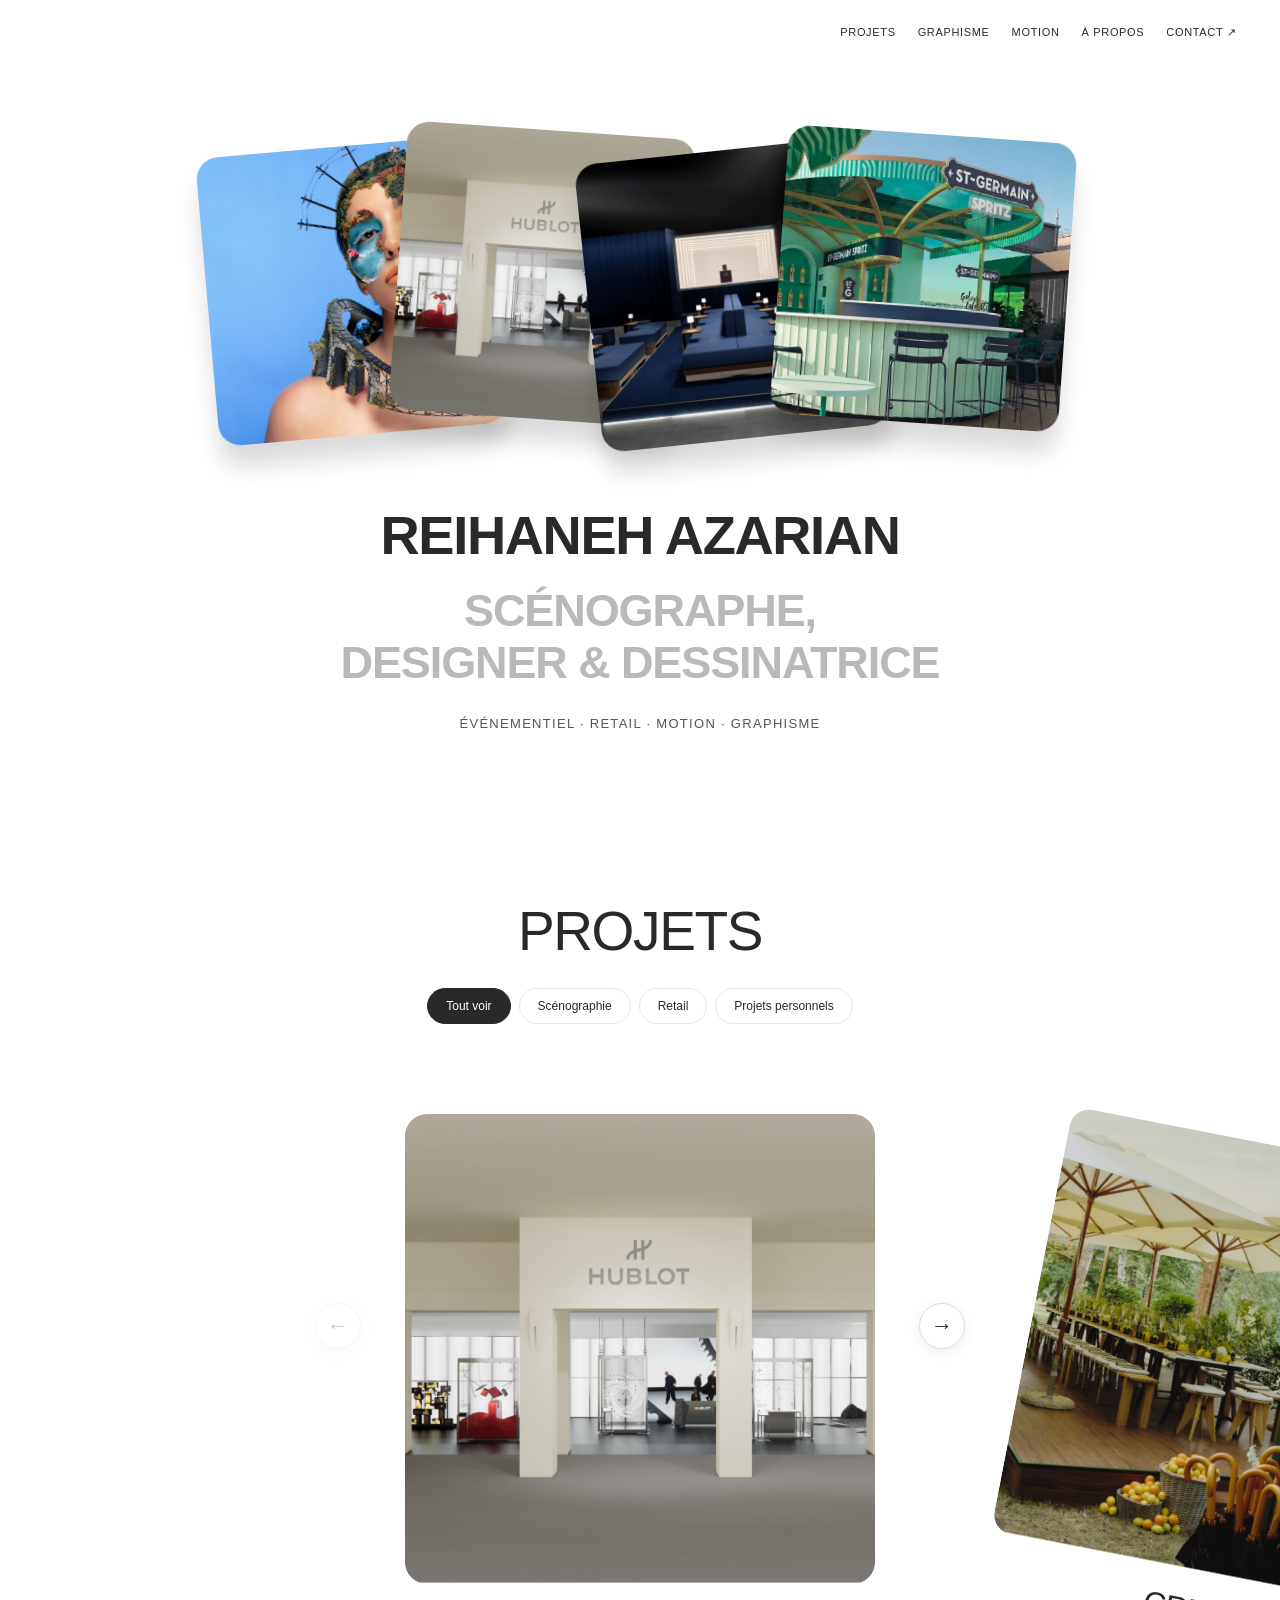
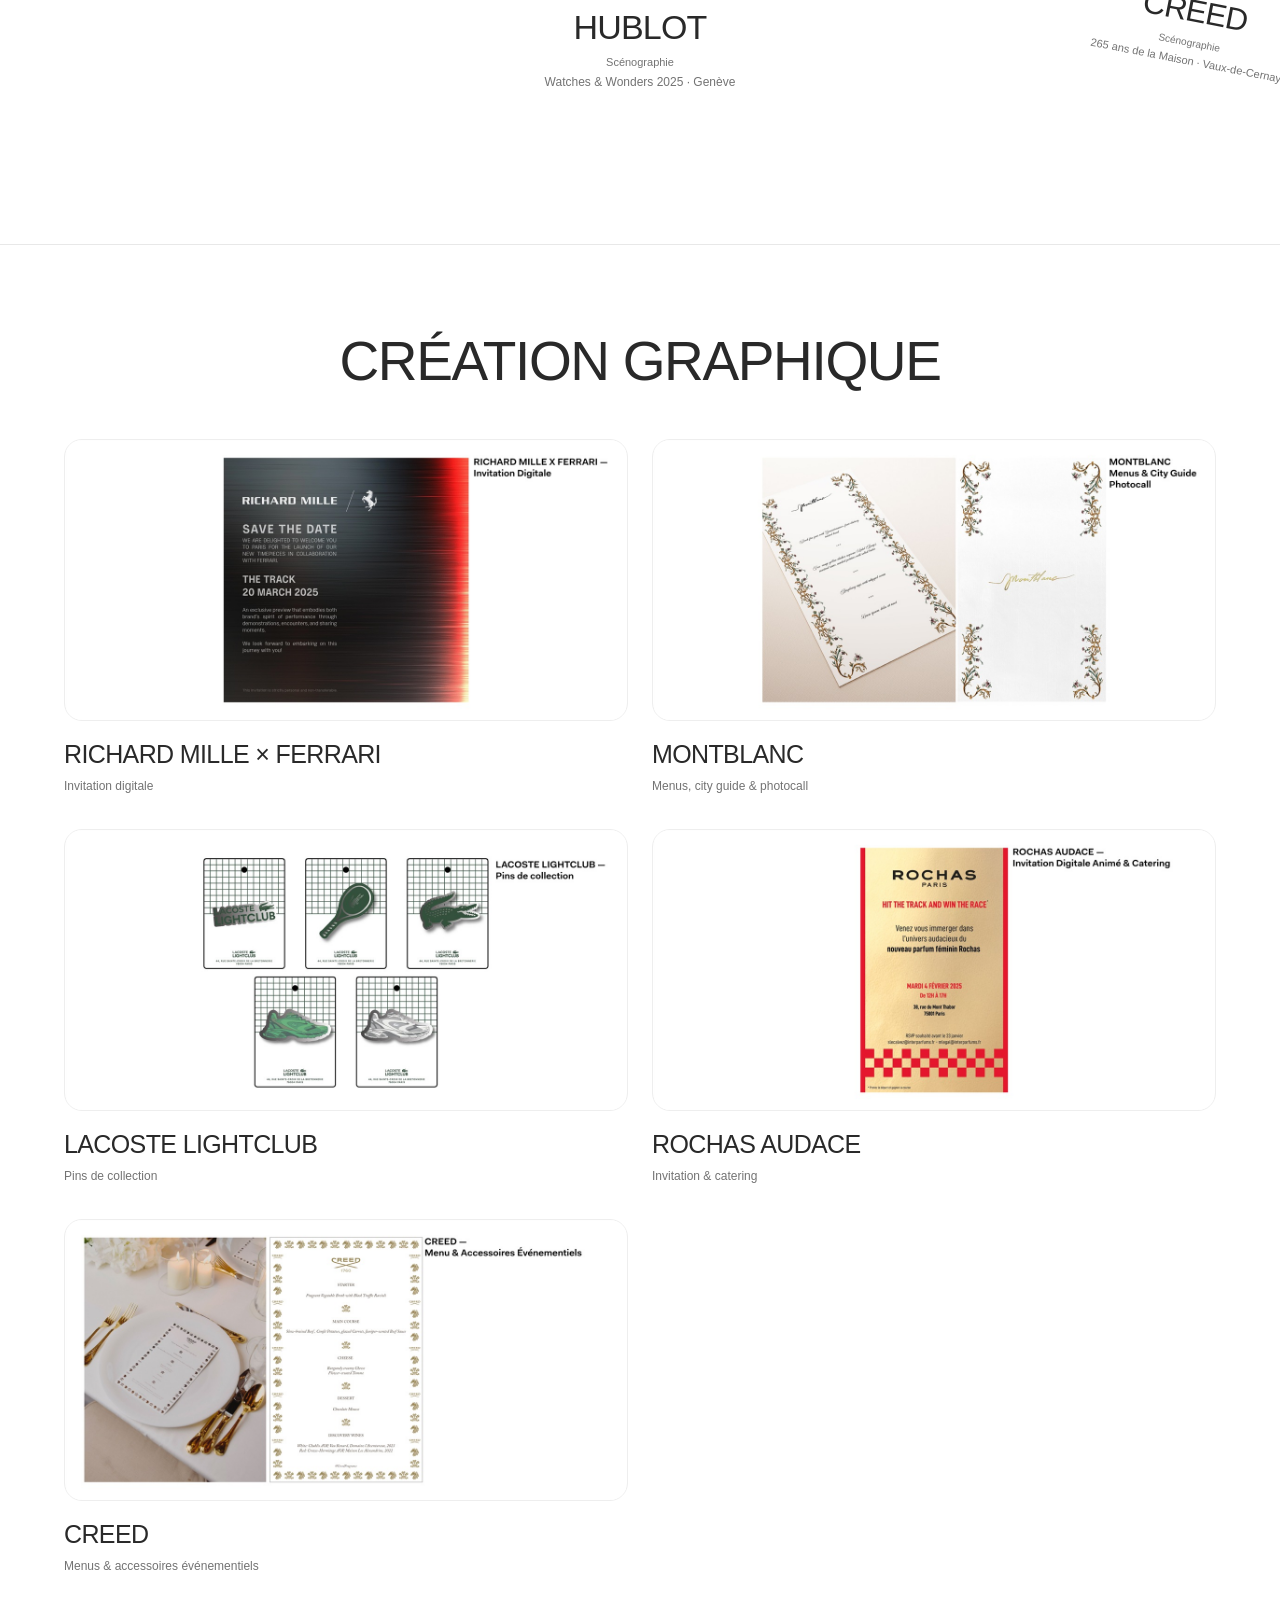
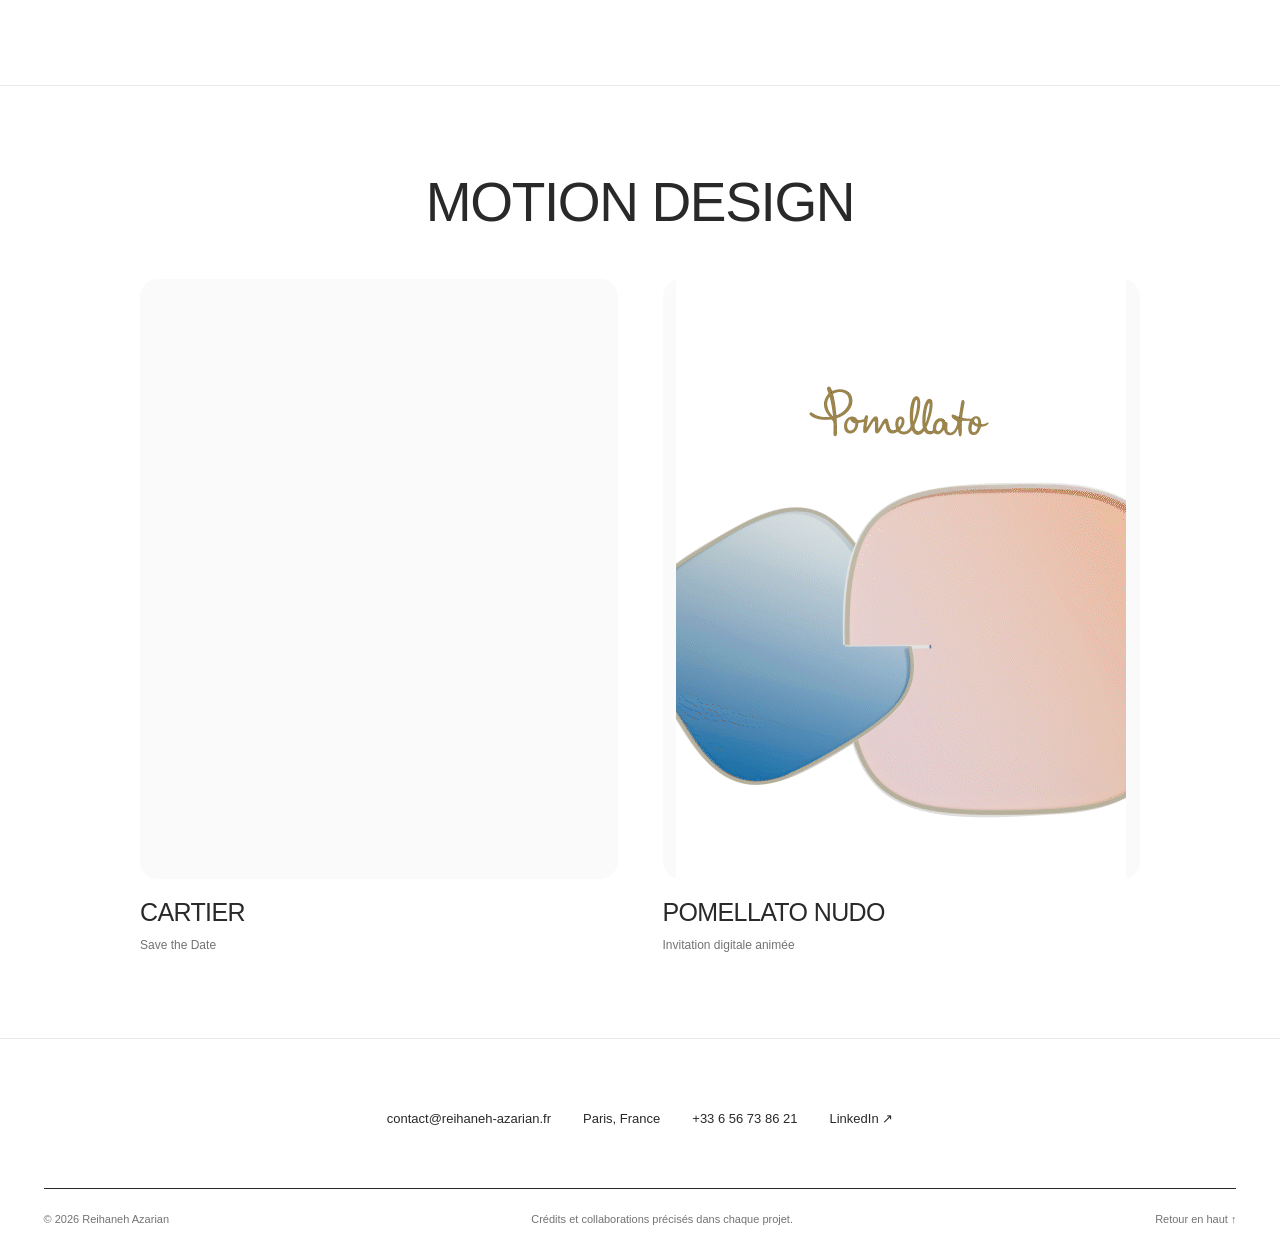
==== commit 2cdb819f: "new" ====
--- a/index.html
+++ b/index.html
@@ -4,7 +4,7 @@
 <meta charset="utf-8"><meta name="viewport" content="width=device-width,initial-scale=1">
 <title>Reihaneh Azarian — Scénographe & Designer</title>
 <meta name="description" content="Scénographe et designer indépendante à Paris. Scénographie événementielle, retail, maquettes et création graphique. Découvrez le portfolio de Reihaneh Azarian.">
-<meta name="theme-color" content="#ffffff"><link rel="stylesheet" href="./style.css?v=20261115-mobile"><script src="./script.js?v=20261115-2" defer></script>
+<meta name="theme-color" content="#ffffff"><link rel="stylesheet" href="./style.css?v=20261122-hero-bold"><script src="./script.js?v=20261122" defer></script>
 </head>
 <body>
 <a class="skip" href="#projets">Aller aux projets</a>
@@ -20,14 +20,14 @@
 <div class="hero-card"><img src="assets/projects/cover-24.jpg" alt="Bar St-Germain Spritz" width="744" height="418"></div>
 </div>
 <h1 id="name">REIHANEH AZARIAN</h1>
-<h2 class="hero-role">SCÉNOGRAPHE,<br>DESIGNER & DESSINATRICE D’UNIVERS</h2>
+<h2 class="hero-role">SCÉNOGRAPHE,<br>DESIGNER & DESSINATRICE</h2>
 <p class="hero-disciplines">ÉVÉNEMENTIEL · RETAIL · MOTION · GRAPHISME</p>
 
 </section>
 
 <section class="work" id="projets" aria-labelledby="work-title"><div class="section-heading"><div><h2 id="work-title">Projets</h2></div></div><div class="filters" role="group" aria-label="Filtrer les projets"><button type="button" data-filter="all" aria-pressed="true">Tout voir</button><button type="button" data-filter="event" aria-pressed="false">Scénographie</button><button type="button" data-filter="retail" aria-pressed="false">Retail</button><button type="button" data-filter="personal" aria-pressed="false">Projets personnels</button></div><div class="featured-viewport"><div class="project-grid" id="project-grid" aria-label="Projets sélectionnés"></div><div class="featured-controls"><button type="button" class="featured-prev" aria-label="Projet précédent">←</button><button type="button" class="featured-next" aria-label="Projet suivant">→</button></div></div><noscript><p>Découvrez tous les projets dans <a href="assets/portfolio.pdf">le portfolio PDF</a>. Activez JavaScript pour parcourir les galeries.</p></noscript></section>
 <section class="graphics-section" id="graphisme" aria-labelledby="graphics-title"><div class="section-heading"><div><h2 id="graphics-title">Création graphique</h2></div></div><div class="graphic-gallery" id="graphic-gallery"></div></section>
-<section class="motion-section" id="motion" aria-labelledby="motion-title"><div class="section-heading"><div><h2 id="motion-title">Motion design</h2></div></div><div class="motion-gallery"><figure class="motion-work"><div class="motion-media"><video controls muted loop playsinline preload="metadata" aria-label="Cartier — animation Save the Date"><source src="assets/motion/cartier-std.mp4" type="video/mp4"></video></div><figcaption><h3>Cartier</h3><span>Save the Date</span></figcaption></figure><figure class="motion-work"><button class="motion-media motion-gif" type="button" aria-label="Lire l’animation Pomellato" aria-pressed="false"><img src="assets/motion/pomellato-poster.png" data-animation="assets/motion/comp-3.gif" data-poster="assets/motion/pomellato-poster.png" alt="Pomellato Nudo — invitation digitale animée" width="450" height="600" loading="lazy"></button><figcaption><h3>Pomellato Nudo</h3><span>Invitation digitale animée</span></figcaption></figure></div></section>
+<section class="motion-section" id="motion" aria-labelledby="motion-title"><div class="section-heading"><div><h2 id="motion-title">Motion design</h2></div></div><div class="motion-gallery"><figure class="motion-work"><div class="motion-media"><video muted loop playsinline tabindex="0" preload="metadata" aria-label="Cartier — animation Save the Date"><source src="assets/motion/cartier-std.mp4" type="video/mp4"></video></div><figcaption><h3>Cartier</h3><span>Save the Date</span></figcaption></figure><figure class="motion-work"><button class="motion-media motion-gif" type="button" aria-label="Lire l’animation Pomellato" aria-pressed="false"><img src="assets/motion/pomellato-poster.png" data-animation="assets/motion/comp-3.gif" data-poster="assets/motion/pomellato-poster.png" alt="Pomellato Nudo — invitation digitale animée" width="450" height="600" loading="lazy"></button><figcaption><h3>Pomellato Nudo</h3><span>Invitation digitale animée</span></figcaption></figure></div></section>
 
 <section class="contact" id="contact"><span class="email">contact@reihaneh-azarian.fr</span><div class="contact-links"><span>Paris, France</span><a href="tel:+33656738621">+33 6 56 73 86 21</a><a href="https://www.linkedin.com/in/reihaneh-azarian/" target="_blank" rel="noopener">LinkedIn ↗</a></div></section>
 </main>
--- a/style.css
+++ b/style.css
@@ -71,3 +71,23 @@
 /* Phone and tablet refinements. */
 @media(max-width:800px){.topbar nav a,.topbar nav a[aria-current=page]{min-height:44px}.featured-controls button{min-width:44px;min-height:44px}.filters button{min-height:44px}.bio-layout{min-width:0}}
 @media(max-width:520px){.topbar{margin:0 12px}.topbar nav{width:100%;justify-content:space-between;gap:6px;font-size:10px;letter-spacing:0}.hero-deck{width:90%;height:clamp(190px,58vw,236px)}.hero-card{width:38%;left:0}.hero-card:nth-child(2){left:21%}.hero-card:nth-child(3){left:42%}.hero-card:nth-child(4){left:63%}.work{padding-top:40px}.graphics-section,.motion-section{padding-left:20px;padding-right:20px}.bio-layout{padding:0 22px}.bio-content h1{font-size:24px}.contact{padding:40px 20px}.dialog-top{padding:12px 14px}.close-dialog{min-height:44px}footer{line-height:1.6}}
+
+/* Larger opening images, with closer overlap to stay inside small screens. */
+.hero-card{width:40%;left:1%}
+.hero-card:nth-child(2){left:20%}
+.hero-card:nth-child(3){left:39%}
+.hero-card:nth-child(4){left:58%}
+.hero-deck{height:370px}
+@media(max-width:800px){.hero-deck{height:clamp(265px,48vw,368px)}}
+@media(max-width:520px){.hero-card{width:47.5%;left:0}.hero-card:nth-child(2){left:17%}.hero-card:nth-child(3){left:34%}.hero-card:nth-child(4){left:51%}.hero-deck{height:clamp(215px,65vw,280px)}}
+/* Spread the opening cards while preserving their large-screen image size. */
+@media(min-width:801px){.hero-deck{max-width:866px}.hero-card{width:33.3333%;left:0}.hero-card:nth-child(2){left:22%}.hero-card:nth-child(3){left:44%}.hero-card:nth-child(4){left:66%}}
+@media(min-width:521px) and (max-width:800px){.hero-card{width:40%;left:-4%}.hero-card:nth-child(2){left:18.5%}.hero-card:nth-child(3){left:41%}.hero-card:nth-child(4){left:63.5%}.hero-deck{width:90%}}
+@media(max-width:520px){.hero-deck{width:100%}.hero-card{width:42.75%;left:0}.hero-card:nth-child(2){left:19%}.hero-card:nth-child(3){left:38%}.hero-card:nth-child(4){left:57%}}
+/* Lighter typography for headings only. */
+.intro h1,.hero-role,.section-heading h2,.card-caption h3,.graphic-project h3,.motion-work h3,.dialog-intro h2,.bio-content h1,.bio-services h2{font-family:'Segoe UI','Helvetica Neue',Arial,sans-serif;font-weight:300;letter-spacing:-.025em;line-height:1.15}
+.section-heading h2{font-size:clamp(32px,4.3vw,56px)}
+.card-caption h3,.graphic-project h3,.motion-work h3{font-size:25px;line-height:1.2}
+@media(max-width:520px){.section-heading h2{font-size:32px}.card-caption h3,.graphic-project h3,.motion-work h3{font-size:22px}}
+/* Bold introduction, retaining light section headings. */
+.intro h1,.intro .hero-role{font-weight:700}
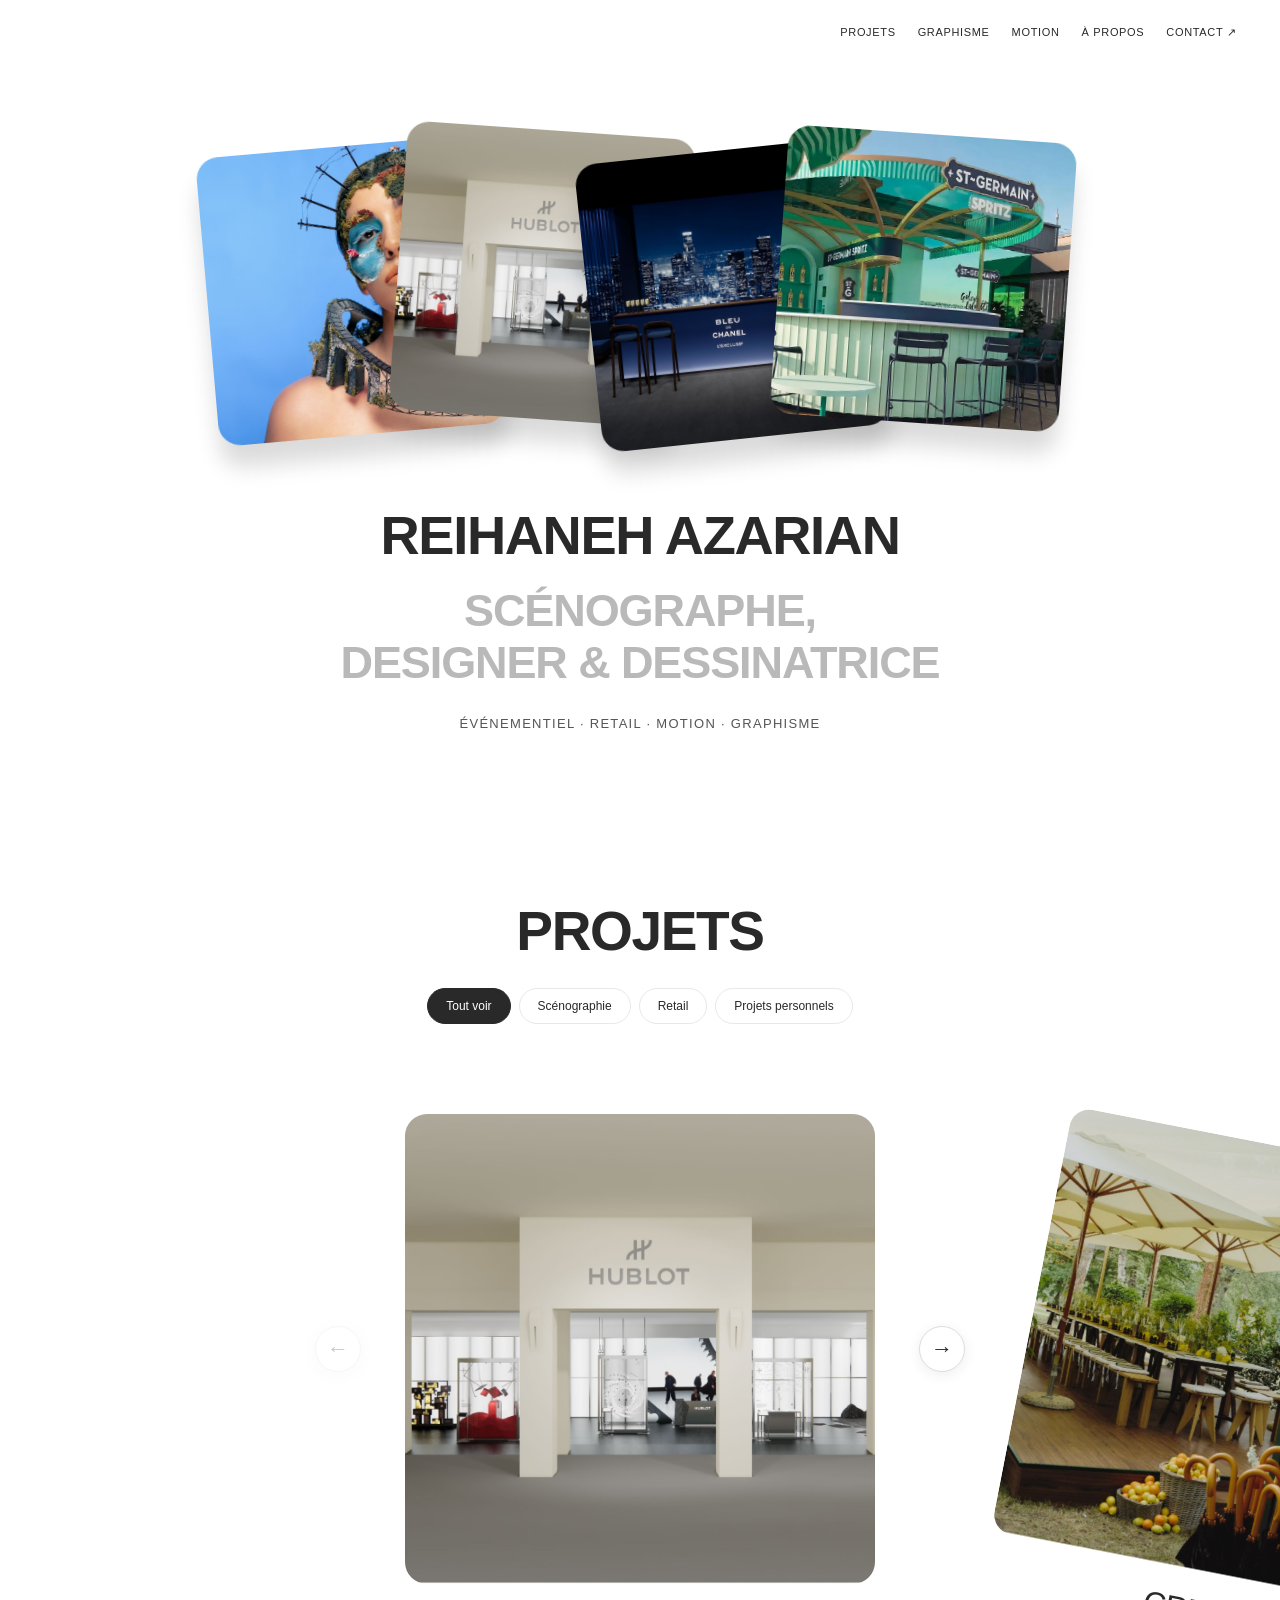
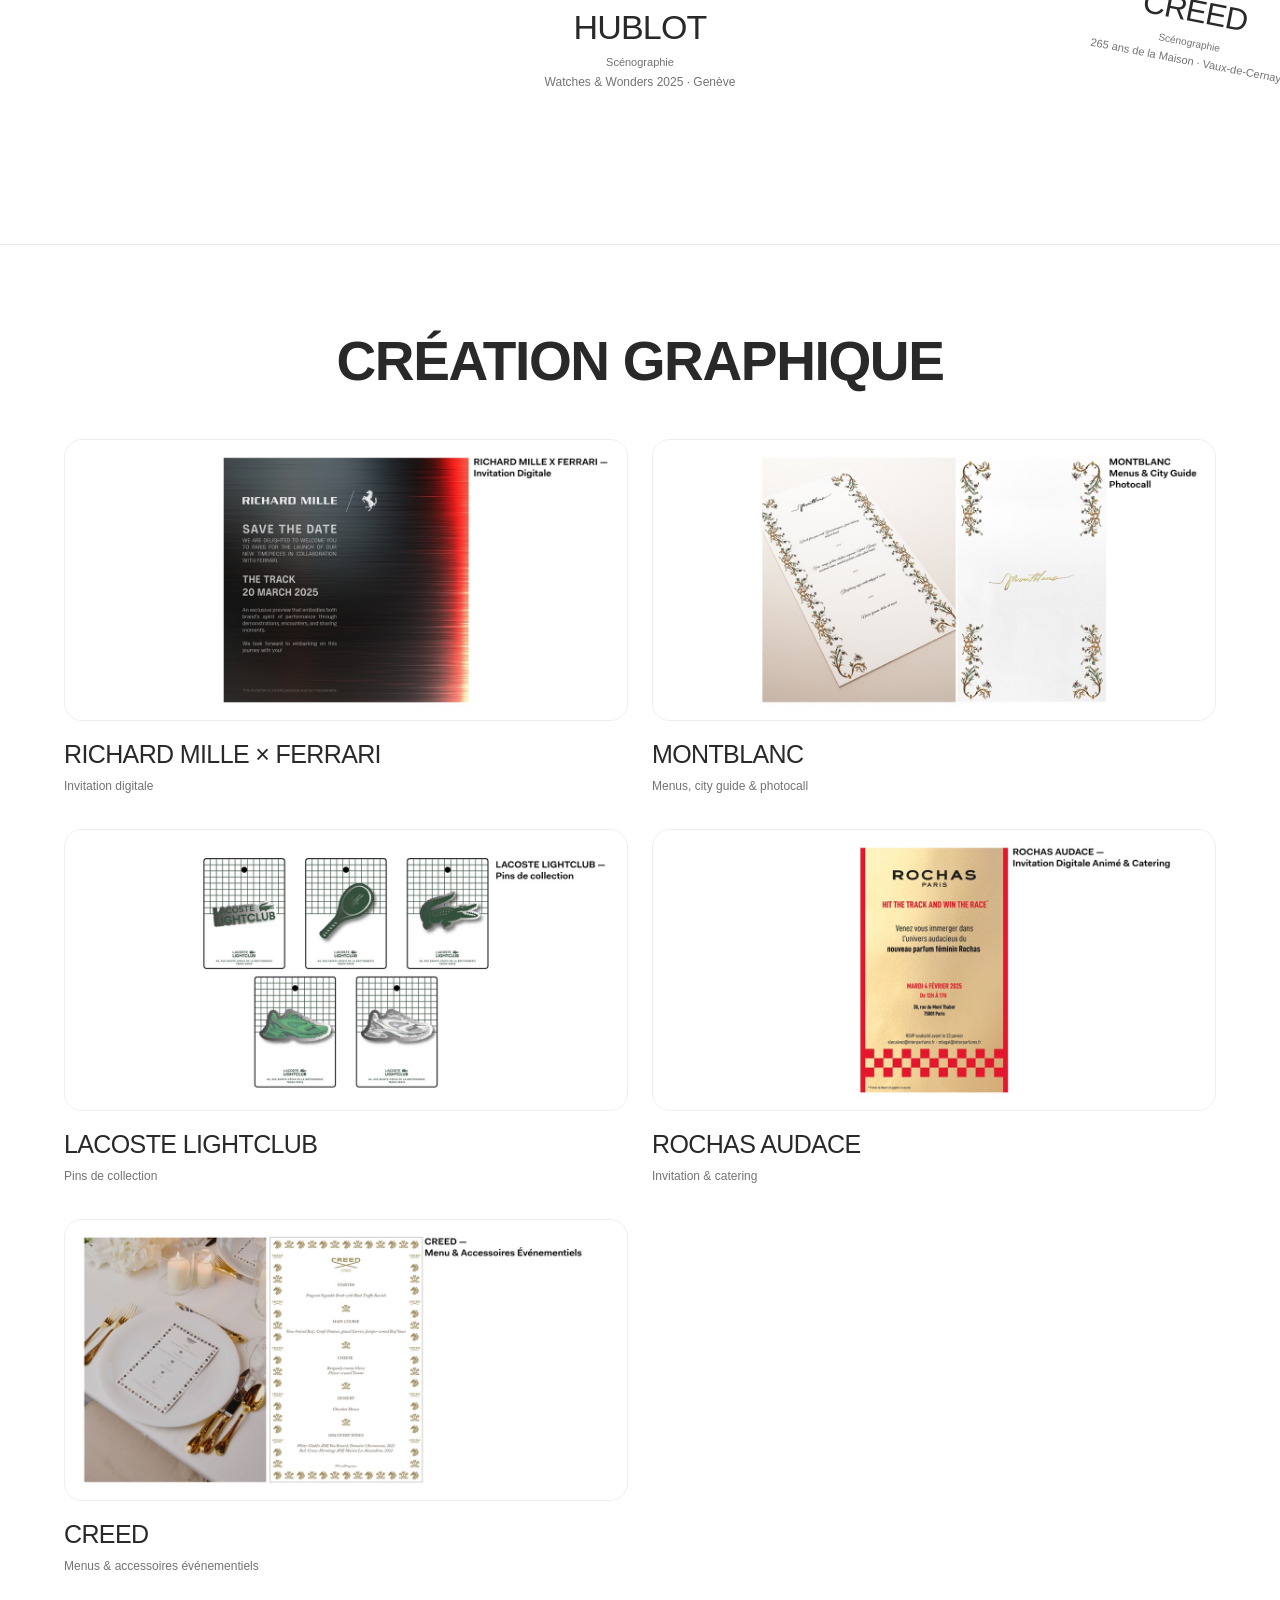
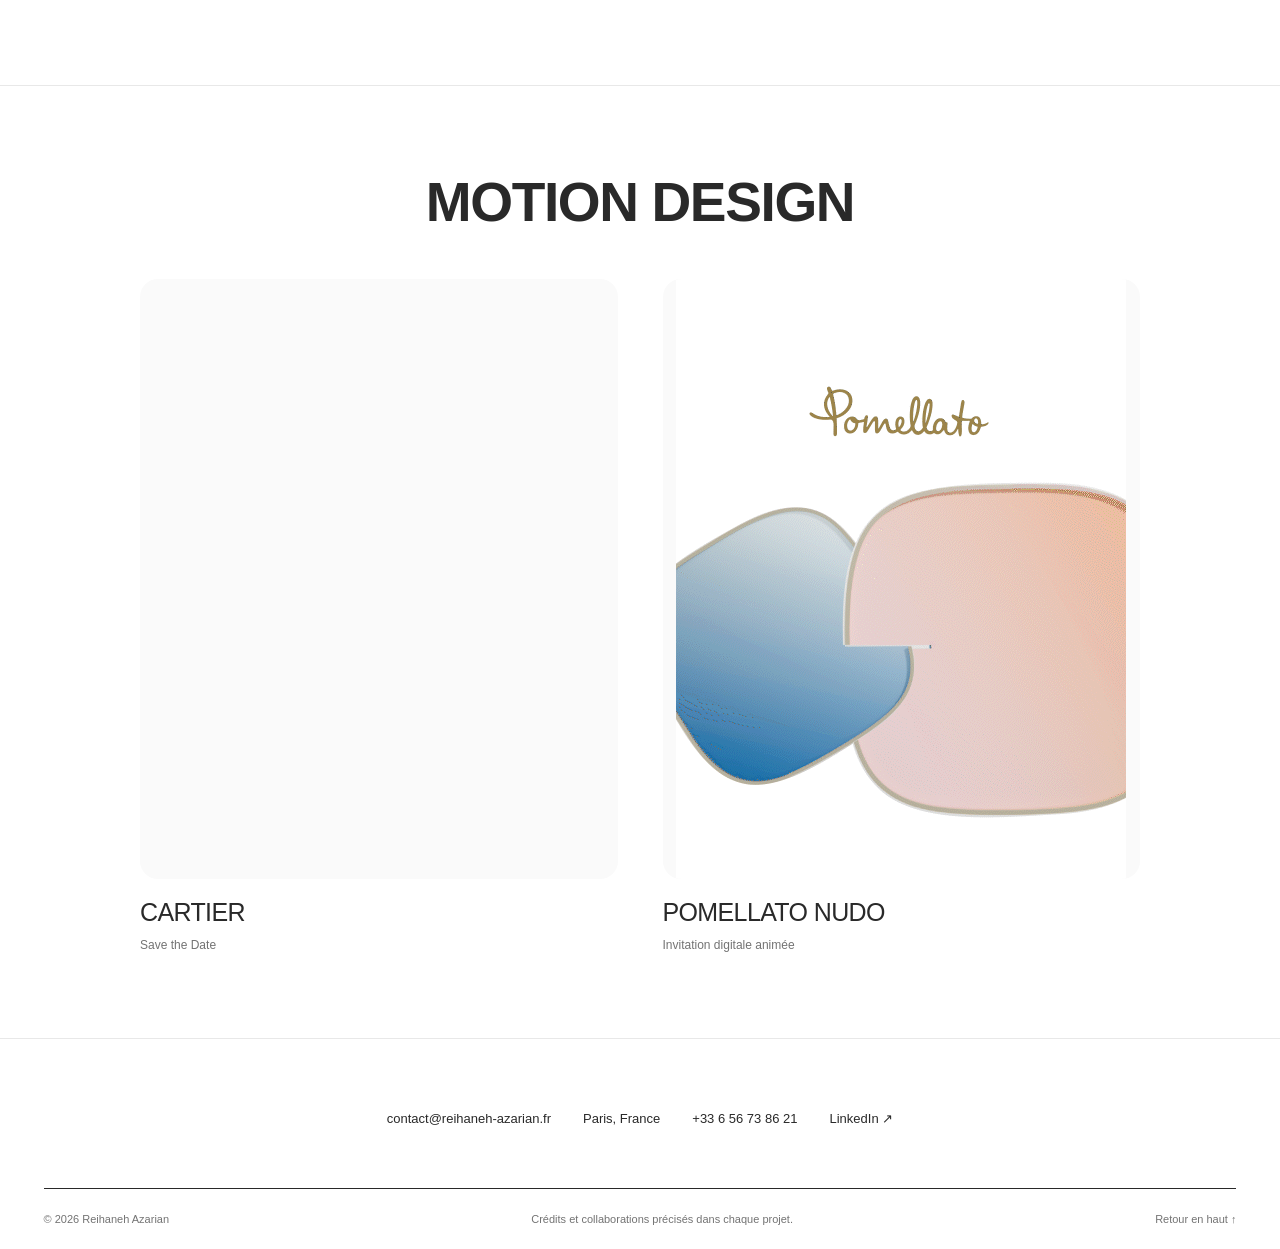
==== commit eceaa32f: "modif 1" ====
--- a/index.html
+++ b/index.html
@@ -4,7 +4,7 @@
 <meta charset="utf-8"><meta name="viewport" content="width=device-width,initial-scale=1">
 <title>Reihaneh Azarian — Scénographe & Designer</title>
 <meta name="description" content="Scénographe et designer indépendante à Paris. Scénographie événementielle, retail, maquettes et création graphique. Découvrez le portfolio de Reihaneh Azarian.">
-<meta name="theme-color" content="#ffffff"><link rel="stylesheet" href="./style.css?v=20261122-hero-bold"><script src="./script.js?v=20261122" defer></script>
+<meta name="theme-color" content="#ffffff"><link rel="stylesheet" href="./style.css?v=20261122-arrow-buttons"><script src="./script.js?v=20261122" defer></script>
 </head>
 <body>
 <a class="skip" href="#projets">Aller aux projets</a>
@@ -16,7 +16,7 @@
 <div class="hero-deck" aria-label="Aperçu de mon univers">
 <div class="hero-card"><img src="assets/projects/cover-48.jpg" alt="Le Village Infini" width="744" height="418" fetchpriority="high"></div>
 <div class="hero-card"><img src="assets/projects/cover-05.jpg" alt="Stand Hublot" width="744" height="418"></div>
-<div class="hero-card"><img src="assets/projects/cover-15.jpg" alt="Bleu de Chanel" width="744" height="418"></div>
+<div class="hero-card hero-chanel"><img src="assets/projects/page-18-large.jpg" alt="Bleu de Chanel - bar avec logo et vue nocturne sur la ville" width="3000" height="1500"></div>
 <div class="hero-card"><img src="assets/projects/cover-24.jpg" alt="Bar St-Germain Spritz" width="744" height="418"></div>
 </div>
 <h1 id="name">REIHANEH AZARIAN</h1>
--- a/style.css
+++ b/style.css
@@ -56,7 +56,7 @@
 
 /* Compact portrait and carousel controls beside the images. */
 .bio-portrait{max-width:270px;aspect-ratio:1;object-position:center 35%;filter:grayscale(100%) contrast(1.2);justify-self:center}
-.featured-viewport{position:relative}.featured-controls{position:absolute;top:257px;left:50%;transform:translate(-50%,-50%);width:min(650px,96%);margin:0;justify-content:space-between;pointer-events:none;z-index:2}.featured-controls button{pointer-events:auto;box-shadow:0 3px 14px #00000012}
+.featured-viewport{position:relative}.featured-controls{position:absolute;top:280px;left:50%;transform:translate(-50%,-50%);width:min(650px,96%);margin:0;justify-content:space-between;pointer-events:none;z-index:2}.featured-controls button{pointer-events:auto;box-shadow:0 3px 14px #00000012}
 @media(max-width:650px){.featured-controls{top:calc(32px + 36vw);width:96%}.featured-controls button{width:40px;height:40px}.bio-portrait{max-width:240px}}
 
 /* Original motion files, presented without cropping. */
@@ -91,3 +91,13 @@
 @media(max-width:520px){.section-heading h2{font-size:32px}.card-caption h3,.graphic-project h3,.motion-work h3{font-size:22px}}
 /* Bold introduction, retaining light section headings. */
 .intro h1,.intro .hero-role{font-weight:700}
+
+/* Consistent bold section headings and a readable services heading. */
+.section-heading h2{font-weight:700}
+.bio-services h2{font-family:'Segoe UI','Helvetica Neue',Arial,sans-serif;font-weight:400;font-size:18px;letter-spacing:0;line-height:1.4;color:#858585}
+
+/* Frame the Chanel bar directly from the high-resolution portfolio page. */
+.hero-card.hero-chanel img,.hero-card.hero-chanel:hover img{position:absolute;width:287.08%;height:143.54%;max-width:none;left:-48.09%;top:-21.77%;object-fit:fill;transform:none}
+
+/* Center the navigation glyphs within their circular buttons. */
+.featured-controls button{display:grid;place-items:center;padding:0;line-height:1}
